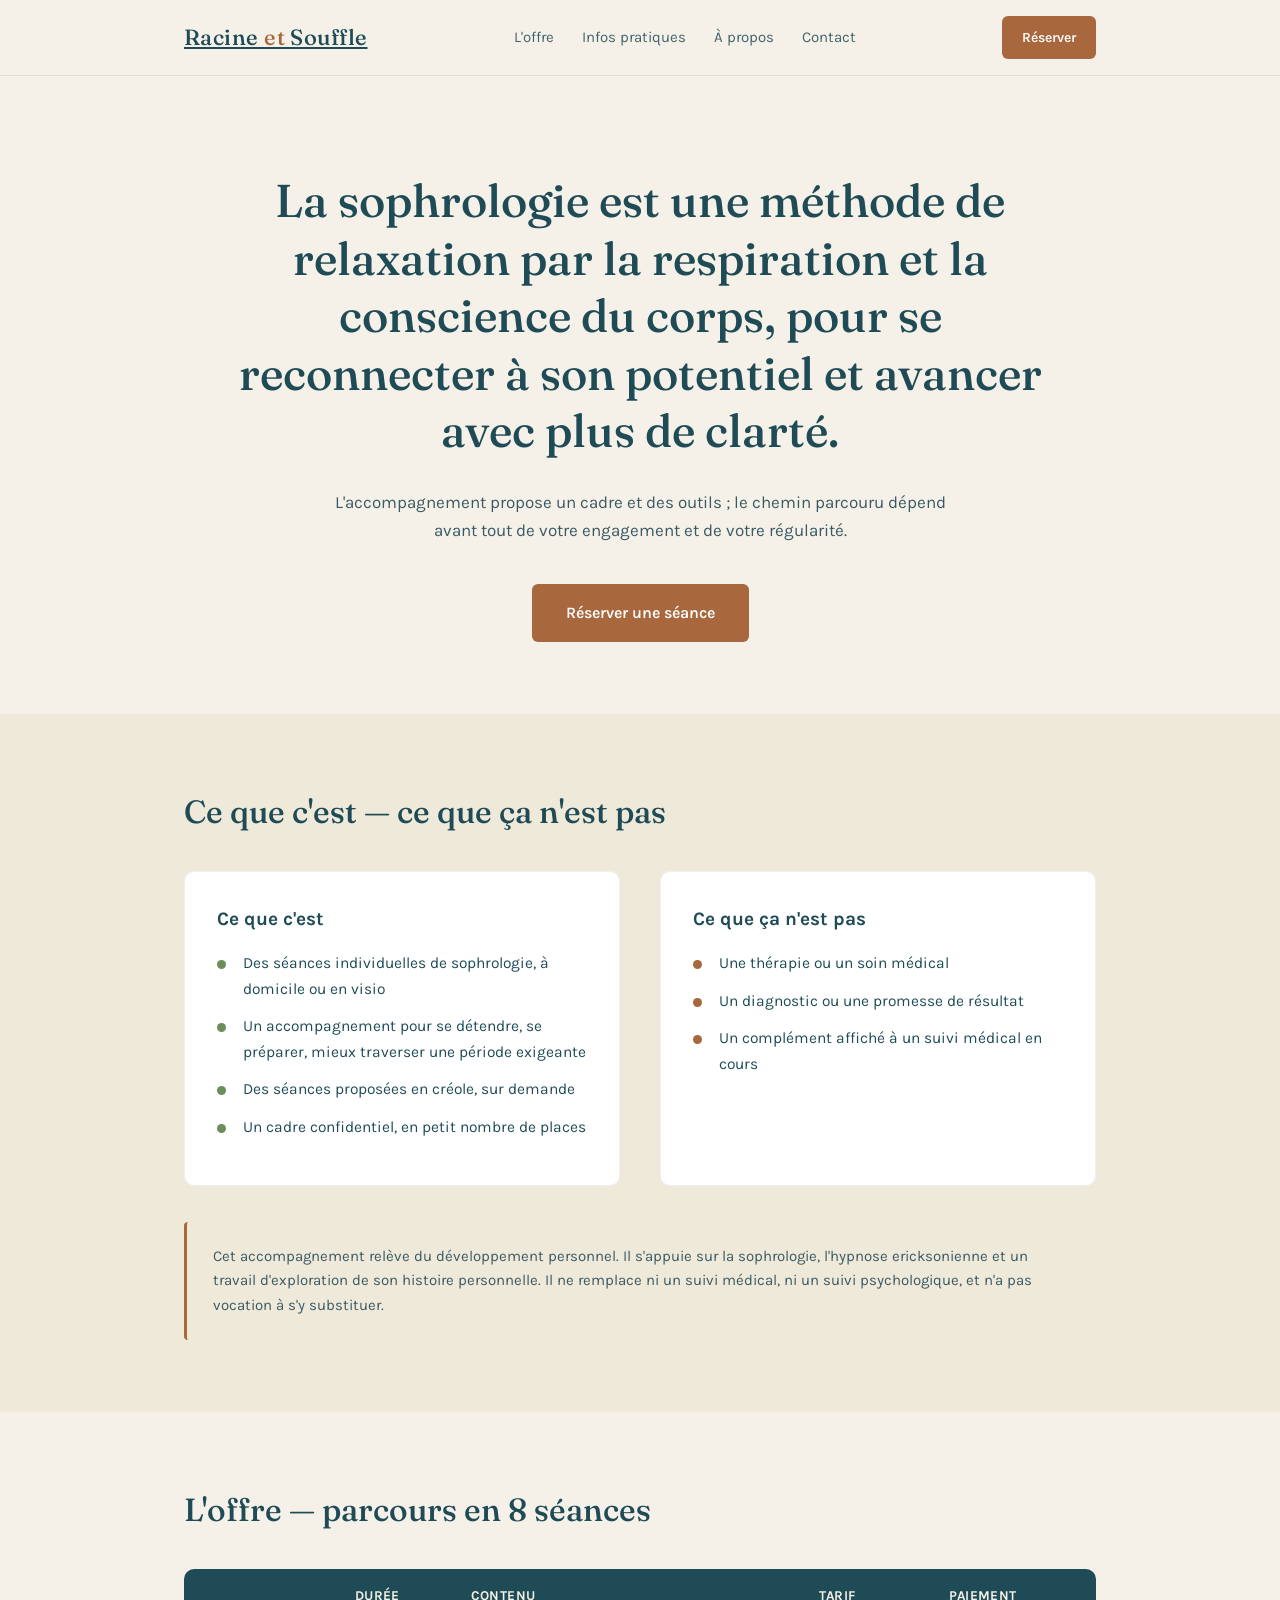
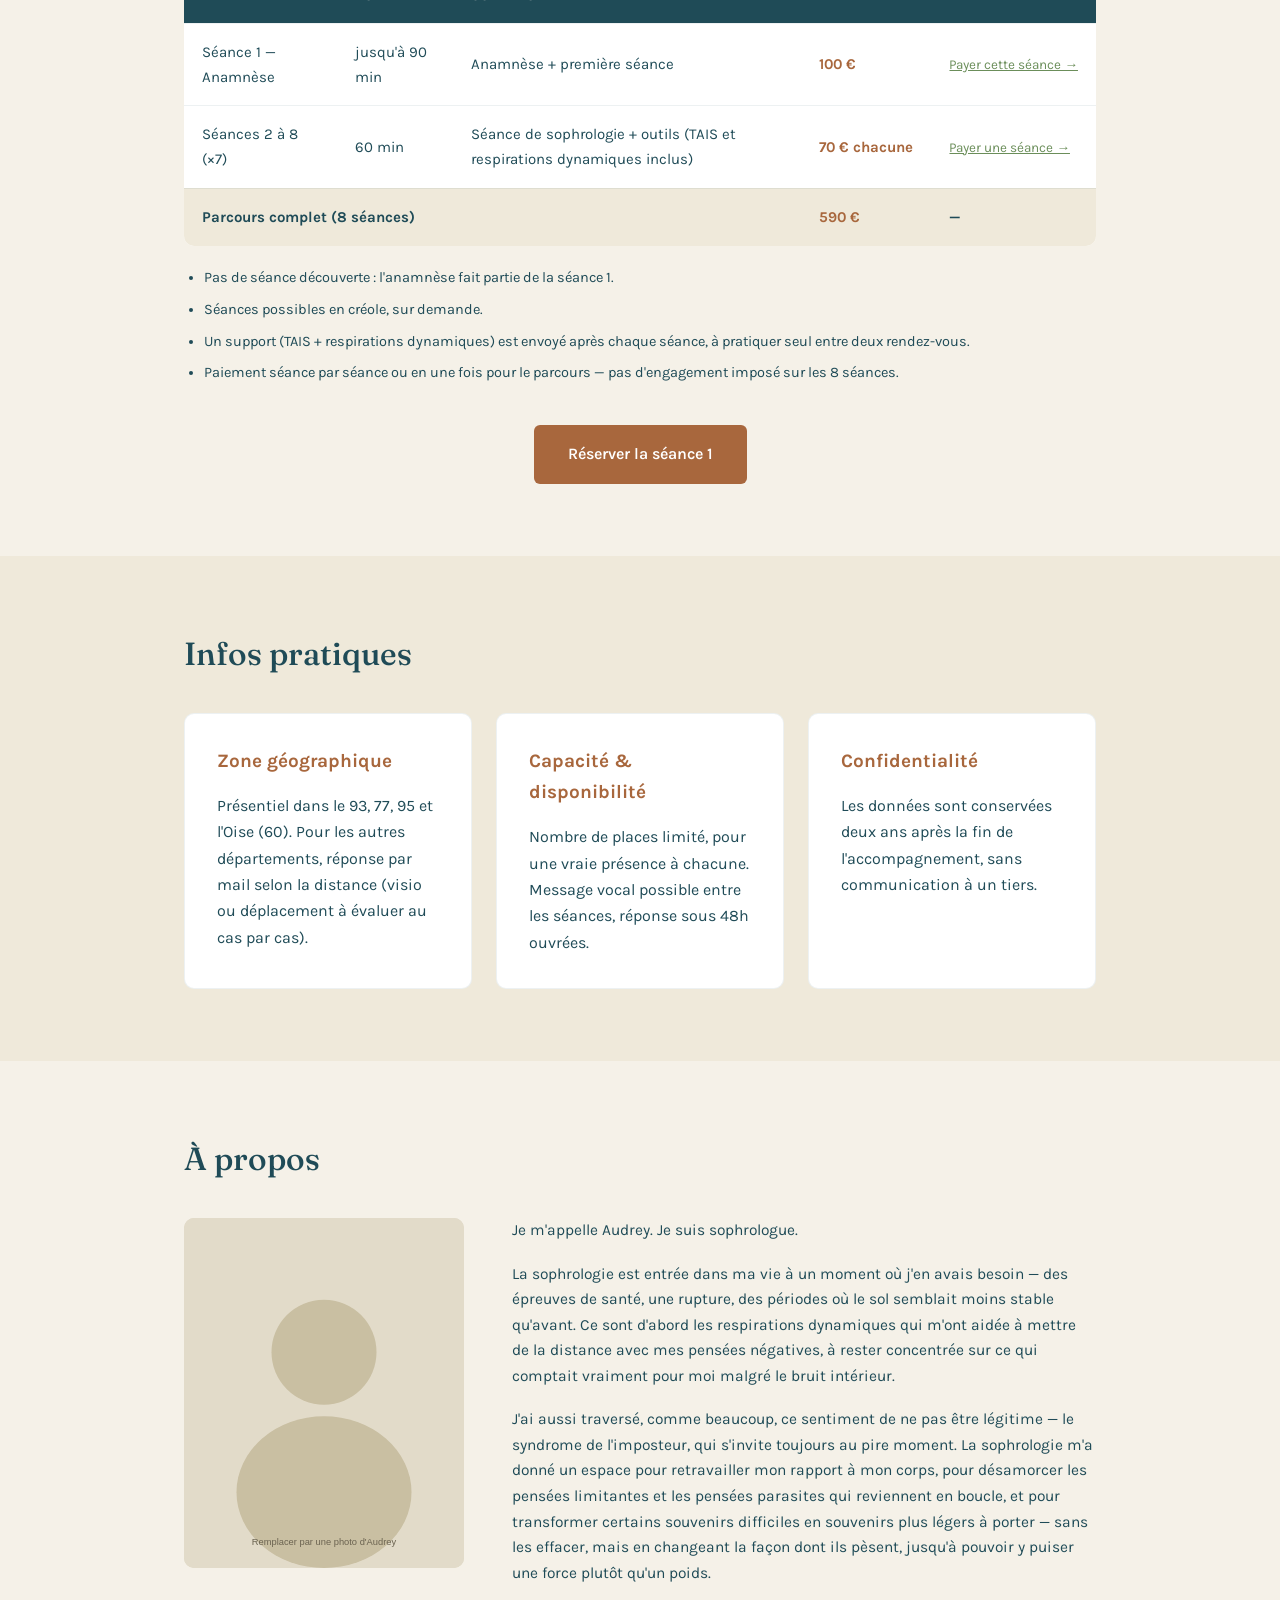
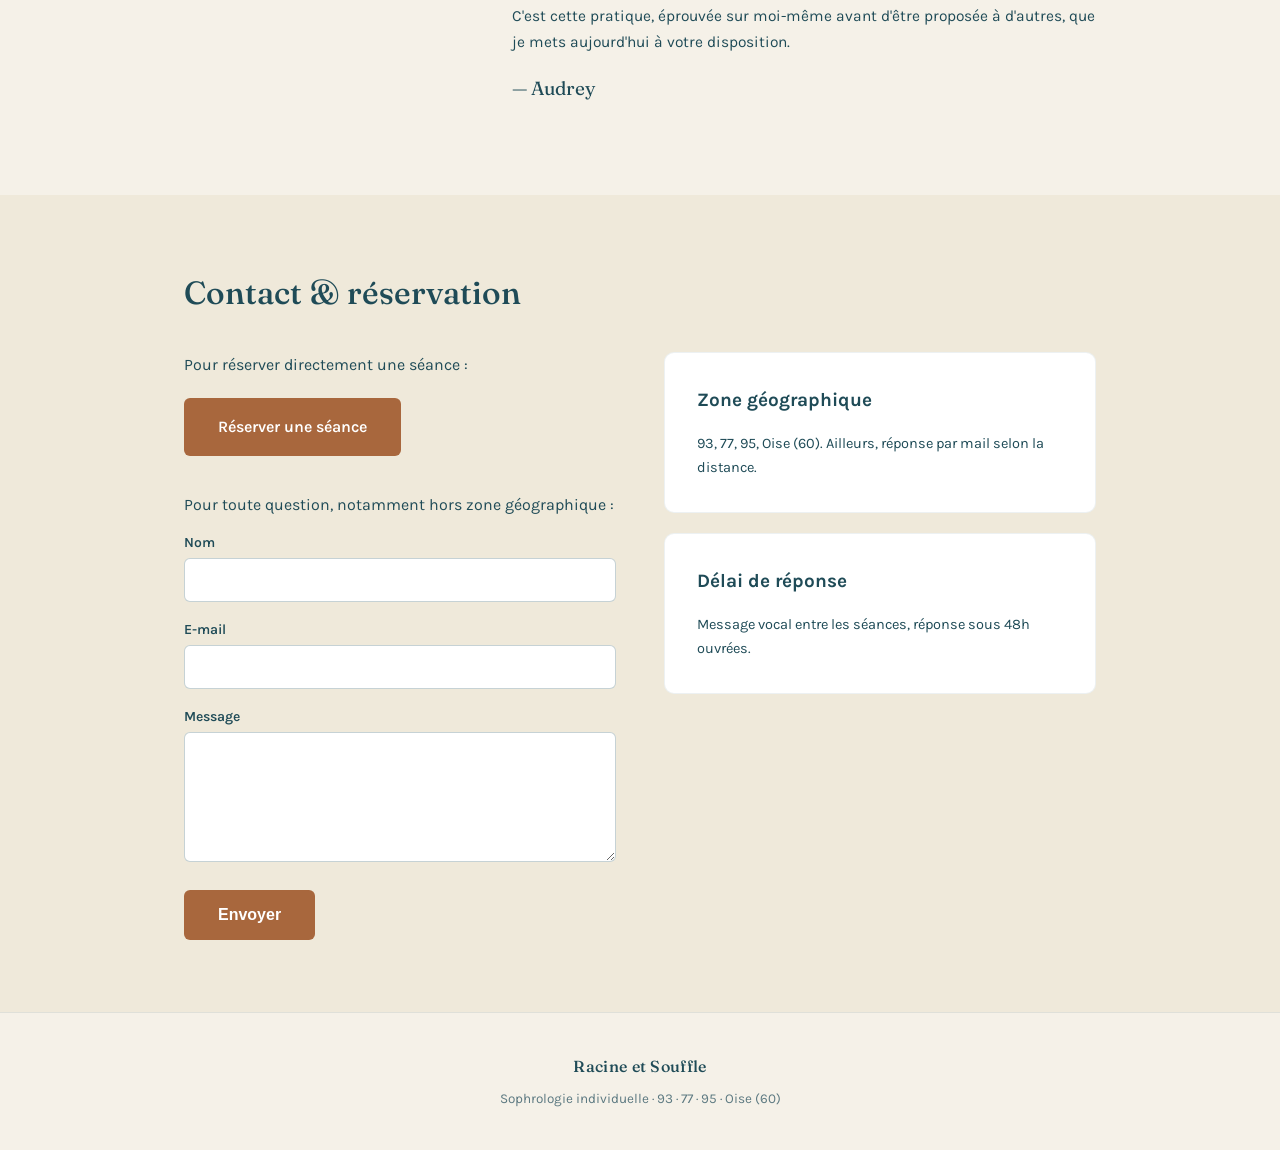
==== index.html @ 4e23d03d "Refonte du contenu du site Racine et Souffle Remplace l'ancienne offre (3 paliers, psychogénéalogie," ====
<!DOCTYPE html>
<html lang="fr">
<head>
<meta charset="UTF-8">
<meta name="viewport" content="width=device-width,initial-scale=1">
<title>Racine et Souffle · Sophrologie · Audrey</title>
<meta name="description" content="Séances individuelles de sophrologie à domicile ou en visio, dans le 93, 77, 95 et l'Oise. Un cadre confidentiel, un parcours en 8 séances.">
<link rel="preconnect" href="https://fonts.googleapis.com">
<link rel="preconnect" href="https://fonts.gstatic.com" crossorigin>
<link href="https://fonts.googleapis.com/css2?family=Fraunces:opsz,wght@9..144,400;9..144,500;9..144,600&family=Karla:wght@400;500;600;700&display=swap" rel="stylesheet">
<style>
  :root{
    --ocean:#1F4B57;
    --ivory:#F5F1E8;
    --plant:#6B8E5A;
    --tropic:#E8C468;
    --terracotta:#A8673D;
  }
  *{box-sizing:border-box;margin:0;padding:0}
  html{scroll-behavior:smooth}
  body{
    font-family:'Karla',sans-serif;
    background:var(--ivory);
    color:var(--ocean);
    line-height:1.65;
    -webkit-font-smoothing:antialiased;
  }
  h1,h2,h3,.brand{font-family:'Fraunces',serif;font-weight:500;color:var(--ocean)}
  a{color:inherit}
  img{max-width:100%;display:block}
  .wrap{max-width:960px;margin:0 auto;padding:0 24px}
  .section{padding:72px 0}
  .section--alt{background:#EFE9DA}

  /* header */
  header{position:sticky;top:0;background:rgba(245,241,232,.92);backdrop-filter:blur(6px);z-index:50;border-bottom:1px solid rgba(31,75,87,.1)}
  .nav{display:flex;align-items:center;justify-content:space-between;padding:16px 24px;max-width:960px;margin:0 auto}
  .brand{font-size:22px;letter-spacing:.02em}
  .brand span{color:var(--terracotta)}
  .nav-links{display:flex;gap:28px;list-style:none;font-size:15px}
  .nav-links a{text-decoration:none;opacity:.85}
  .nav-links a:hover{opacity:1;color:var(--terracotta)}
  .nav-cta{background:var(--terracotta);color:#fff;padding:10px 20px;border-radius:6px;text-decoration:none;font-size:14px;font-weight:600;white-space:nowrap}
  .nav-cta:hover{background:#8f5530}
  .menu-toggle{display:none}

  /* hero */
  .hero{padding:96px 0 72px;text-align:center}
  .hero h1{font-size:clamp(30px,4.2vw,46px);line-height:1.25;max-width:820px;margin:0 auto 28px}
  .hero .sub{max-width:640px;margin:0 auto 40px;font-size:17px;color:#3a5a63}
  .btn{display:inline-block;background:var(--terracotta);color:#fff;text-decoration:none;padding:16px 34px;border-radius:6px;font-weight:600;font-size:16px;transition:background .2s}
  .btn:hover{background:#8f5530}
  .btn--outline{background:transparent;border:1.5px solid var(--ocean);color:var(--ocean)}
  .btn--outline:hover{background:var(--ocean);color:#fff}

  h2{font-size:clamp(24px,3vw,32px);margin-bottom:32px}
  .two-col{display:grid;grid-template-columns:1fr 1fr;gap:40px}
  @media (max-width:720px){.two-col{grid-template-columns:1fr}}

  .card{background:#fff;border-radius:10px;padding:32px;border:1px solid rgba(31,75,87,.08)}
  .card h3{font-size:19px;margin-bottom:16px;font-family:'Karla',sans-serif;font-weight:700}
  .card ul{list-style:none}
  .card li{position:relative;padding-left:26px;margin-bottom:12px;font-size:15.5px}
  .card--yes li::before{content:"";position:absolute;left:0;top:9px;width:9px;height:9px;border-radius:50%;background:var(--plant)}
  .card--no li::before{content:"";position:absolute;left:0;top:9px;width:9px;height:9px;border-radius:50%;background:var(--terracotta)}

  .clause{margin-top:36px;background:#EFE9DA;border-left:3px solid var(--terracotta);padding:22px 26px;border-radius:4px;font-size:15px;color:#3a5a63}

  /* offer table */
  table{width:100%;border-collapse:collapse;background:#fff;border-radius:10px;overflow:hidden;font-size:15px}
  caption{caption-side:top;text-align:left;margin-bottom:12px}
  th,td{padding:16px 18px;text-align:left;border-bottom:1px solid rgba(31,75,87,.08)}
  th{background:var(--ocean);color:var(--ivory);font-family:'Karla',sans-serif;font-weight:700;font-size:13.5px;letter-spacing:.03em;text-transform:uppercase}
  tr:last-child td{border-bottom:none}
  td.price{font-weight:700;color:var(--terracotta);white-space:nowrap}
  .total-row td{background:#EFE9DA;font-weight:700}
  .table-note{margin-top:20px;font-size:14.5px}
  .table-note ul{margin-left:20px}
  .table-note li{margin-bottom:8px}
  .table-scroll{overflow-x:auto}
  .link-pay{color:var(--plant);text-decoration:underline;font-size:13.5px;white-space:nowrap}

  .offer-cta{margin-top:40px;text-align:center}

  /* practical grid */
  .practical-grid{display:grid;grid-template-columns:repeat(3,1fr);gap:24px}
  @media (max-width:720px){.practical-grid{grid-template-columns:1fr}}
  .practical-grid .card h3{color:var(--terracotta)}

  /* about */
  .about{display:grid;grid-template-columns:280px 1fr;gap:48px;align-items:start}
  @media (max-width:720px){.about{grid-template-columns:1fr}}
  .about-photo{width:100%;aspect-ratio:4/5;border-radius:10px;object-fit:cover;background:#e2dbc9}
  .about p{margin-bottom:18px;font-size:15.5px}
  .about .signature{font-family:'Fraunces',serif;font-size:19px;margin-top:8px}

  /* contact */
  .contact-grid{display:grid;grid-template-columns:1fr 1fr;gap:48px}
  @media (max-width:720px){.contact-grid{grid-template-columns:1fr}}
  form{display:flex;flex-direction:column;gap:16px}
  label{font-size:14px;font-weight:600;margin-bottom:4px;display:block}
  input,textarea{width:100%;padding:12px 14px;border:1px solid rgba(31,75,87,.25);border-radius:6px;font-family:'Karla',sans-serif;font-size:15px;background:#fff;color:var(--ocean)}
  textarea{min-height:130px;resize:vertical}
  input:focus,textarea:focus{outline:2px solid var(--plant);outline-offset:1px}
  .submit-btn{align-self:flex-start;margin-top:4px;border:none;cursor:pointer}
  .contact-side .card{margin-bottom:20px}

  footer{padding:40px 24px;text-align:center;font-size:13.5px;color:#5c7981;border-top:1px solid rgba(31,75,87,.1)}
  footer .brand{font-size:16px;margin-bottom:8px}

  @media (max-width:720px){
    .nav-links{display:none}
  }
</style>
</head>
<body>

<header>
  <div class="nav">
    <a href="#accueil" class="brand">Racine <span>et</span> Souffle</a>
    <ul class="nav-links">
      <li><a href="#offre">L'offre</a></li>
      <li><a href="#pratique">Infos pratiques</a></li>
      <li><a href="#apropos">À propos</a></li>
      <li><a href="#contact">Contact</a></li>
    </ul>
    <a class="nav-cta" href="https://www.sumupbookings.com/audreyozen" target="_blank" rel="noopener">Réserver</a>
  </div>
</header>

<main>

  <!-- HERO -->
  <section id="accueil" class="hero wrap">
    <h1>La sophrologie est une méthode de relaxation par la respiration et la conscience du corps, pour se reconnecter à son potentiel et avancer avec plus de clarté.</h1>
    <p class="sub">L'accompagnement propose un cadre et des outils ; le chemin parcouru dépend avant tout de votre engagement et de votre régularité.</p>
    <a class="btn" href="https://www.sumupbookings.com/audreyozen" target="_blank" rel="noopener">Réserver une séance</a>
  </section>

  <!-- CE QUE C'EST / CE QUE CA N'EST PAS -->
  <section class="section section--alt">
    <div class="wrap">
      <h2>Ce que c'est — ce que ça n'est pas</h2>
      <div class="two-col">
        <div class="card card--yes">
          <h3>Ce que c'est</h3>
          <ul>
            <li>Des séances individuelles de sophrologie, à domicile ou en visio</li>
            <li>Un accompagnement pour se détendre, se préparer, mieux traverser une période exigeante</li>
            <li>Des séances proposées en créole, sur demande</li>
            <li>Un cadre confidentiel, en petit nombre de places</li>
          </ul>
        </div>
        <div class="card card--no">
          <h3>Ce que ça n'est pas</h3>
          <ul>
            <li>Une thérapie ou un soin médical</li>
            <li>Un diagnostic ou une promesse de résultat</li>
            <li>Un complément affiché à un suivi médical en cours</li>
          </ul>
        </div>
      </div>
      <p class="clause">Cet accompagnement relève du développement personnel. Il s'appuie sur la sophrologie, l'hypnose ericksonienne et un travail d'exploration de son histoire personnelle. Il ne remplace ni un suivi médical, ni un suivi psychologique, et n'a pas vocation à s'y substituer.</p>
    </div>
  </section>

  <!-- OFFRE -->
  <section id="offre" class="section">
    <div class="wrap">
      <h2>L'offre — parcours en 8 séances</h2>
      <div class="table-scroll">
        <table>
          <thead>
            <tr>
              <th scope="col"></th>
              <th scope="col">Durée</th>
              <th scope="col">Contenu</th>
              <th scope="col">Tarif</th>
              <th scope="col">Paiement</th>
            </tr>
          </thead>
          <tbody>
            <tr>
              <td>Séance 1 — Anamnèse</td>
              <td>jusqu'à 90 min</td>
              <td>Anamnèse + première séance</td>
              <td class="price">100 €</td>
              <td><a class="link-pay" href="https://pay.sumup.com/b2c/QMECCT3I" target="_blank" rel="noopener">Payer cette séance →</a></td>
            </tr>
            <tr>
              <td>Séances 2 à 8 (×7)</td>
              <td>60 min</td>
              <td>Séance de sophrologie + outils (TAIS et respirations dynamiques inclus)</td>
              <td class="price">70 € chacune</td>
              <td><a class="link-pay" href="https://pay.sumup.com/b2c/QITX8AZS" target="_blank" rel="noopener">Payer une séance →</a></td>
            </tr>
            <tr class="total-row">
              <td colspan="3">Parcours complet (8 séances)</td>
              <td class="price">590 €</td>
              <td>—</td>
            </tr>
          </tbody>
        </table>
      </div>
      <div class="table-note">
        <ul>
          <li>Pas de séance découverte : l'anamnèse fait partie de la séance 1.</li>
          <li>Séances possibles en créole, sur demande.</li>
          <li>Un support (TAIS + respirations dynamiques) est envoyé après chaque séance, à pratiquer seul entre deux rendez-vous.</li>
          <li>Paiement séance par séance ou en une fois pour le parcours — pas d'engagement imposé sur les 8 séances.</li>
        </ul>
      </div>
      <div class="offer-cta">
        <a class="btn" href="https://www.sumupbookings.com/audreyozen" target="_blank" rel="noopener">Réserver la séance 1</a>
      </div>
    </div>
  </section>

  <!-- INFOS PRATIQUES -->
  <section id="pratique" class="section section--alt">
    <div class="wrap">
      <h2>Infos pratiques</h2>
      <div class="practical-grid">
        <div class="card">
          <h3>Zone géographique</h3>
          <p>Présentiel dans le 93, 77, 95 et l'Oise (60). Pour les autres départements, réponse par mail selon la distance (visio ou déplacement à évaluer au cas par cas).</p>
        </div>
        <div class="card">
          <h3>Capacité &amp; disponibilité</h3>
          <p>Nombre de places limité, pour une vraie présence à chacune. Message vocal possible entre les séances, réponse sous 48h ouvrées.</p>
        </div>
        <div class="card">
          <h3>Confidentialité</h3>
          <p>Les données sont conservées deux ans après la fin de l'accompagnement, sans communication à un tiers.</p>
        </div>
      </div>
    </div>
  </section>

  <!-- A PROPOS -->
  <section id="apropos" class="section">
    <div class="wrap">
      <h2>À propos</h2>
      <div class="about">
        <img class="about-photo" src="assets/audrey-portrait.svg" alt="Portrait d'Audrey">
        <div>
          <p>Je m'appelle Audrey. Je suis sophrologue.</p>
          <p>La sophrologie est entrée dans ma vie à un moment où j'en avais besoin — des épreuves de santé, une rupture, des périodes où le sol semblait moins stable qu'avant. Ce sont d'abord les respirations dynamiques qui m'ont aidée à mettre de la distance avec mes pensées négatives, à rester concentrée sur ce qui comptait vraiment pour moi malgré le bruit intérieur.</p>
          <p>J'ai aussi traversé, comme beaucoup, ce sentiment de ne pas être légitime — le syndrome de l'imposteur, qui s'invite toujours au pire moment. La sophrologie m'a donné un espace pour retravailler mon rapport à mon corps, pour désamorcer les pensées limitantes et les pensées parasites qui reviennent en boucle, et pour transformer certains souvenirs difficiles en souvenirs plus légers à porter — sans les effacer, mais en changeant la façon dont ils pèsent, jusqu'à pouvoir y puiser une force plutôt qu'un poids.</p>
          <p>C'est cette pratique, éprouvée sur moi-même avant d'être proposée à d'autres, que je mets aujourd'hui à votre disposition.</p>
          <p class="signature">— Audrey</p>
        </div>
      </div>
    </div>
  </section>

  <!-- CONTACT -->
  <section id="contact" class="section section--alt">
    <div class="wrap">
      <h2>Contact &amp; réservation</h2>
      <div class="contact-grid">
        <div>
          <p style="margin-bottom:20px;">Pour réserver directement une séance :</p>
          <a class="btn" href="https://www.sumupbookings.com/audreyozen" target="_blank" rel="noopener">Réserver une séance</a>

          <p style="margin-top:36px;margin-bottom:12px;">Pour toute question, notamment hors zone géographique :</p>
          <form name="contact" method="POST" data-netlify="true" netlify-honeypot="bot-field" action="/merci.html">
            <input type="hidden" name="form-name" value="contact">
            <p class="hidden" style="display:none">
              <label>Ne pas remplir si vous êtes humain : <input name="bot-field"></label>
            </p>
            <div>
              <label for="name">Nom</label>
              <input type="text" id="name" name="name" required>
            </div>
            <div>
              <label for="email">E-mail</label>
              <input type="email" id="email" name="email" required>
            </div>
            <div>
              <label for="message">Message</label>
              <textarea id="message" name="message" required></textarea>
            </div>
            <button class="btn submit-btn" type="submit">Envoyer</button>
          </form>
        </div>
        <div class="contact-side">
          <div class="card">
            <h3>Zone géographique</h3>
            <p style="font-size:14.5px;">93, 77, 95, Oise (60). Ailleurs, réponse par mail selon la distance.</p>
          </div>
          <div class="card">
            <h3>Délai de réponse</h3>
            <p style="font-size:14.5px;">Message vocal entre les séances, réponse sous 48h ouvrées.</p>
          </div>
        </div>
      </div>
    </div>
  </section>

</main>

<footer>
  <div class="brand">Racine et Souffle</div>
  <p>Sophrologie individuelle · 93 · 77 · 95 · Oise (60)</p>
</footer>

</body>
</html>
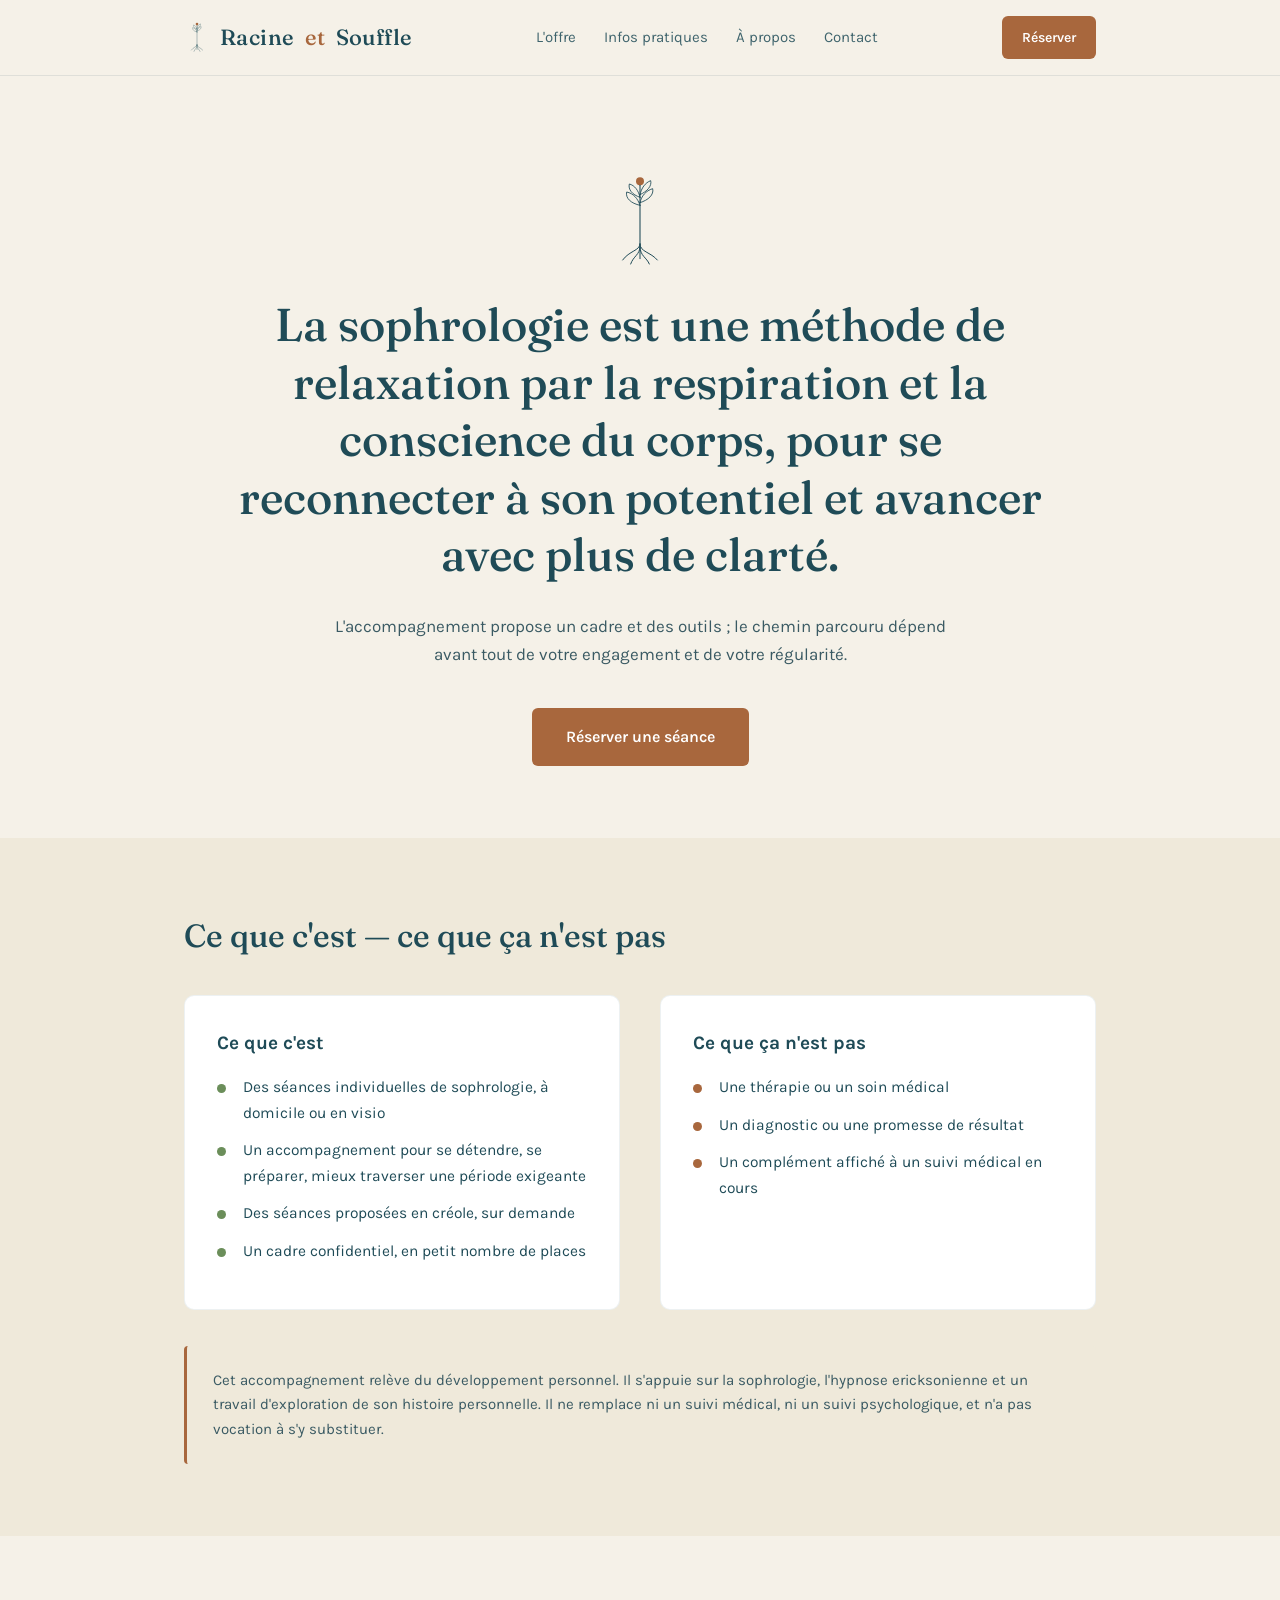
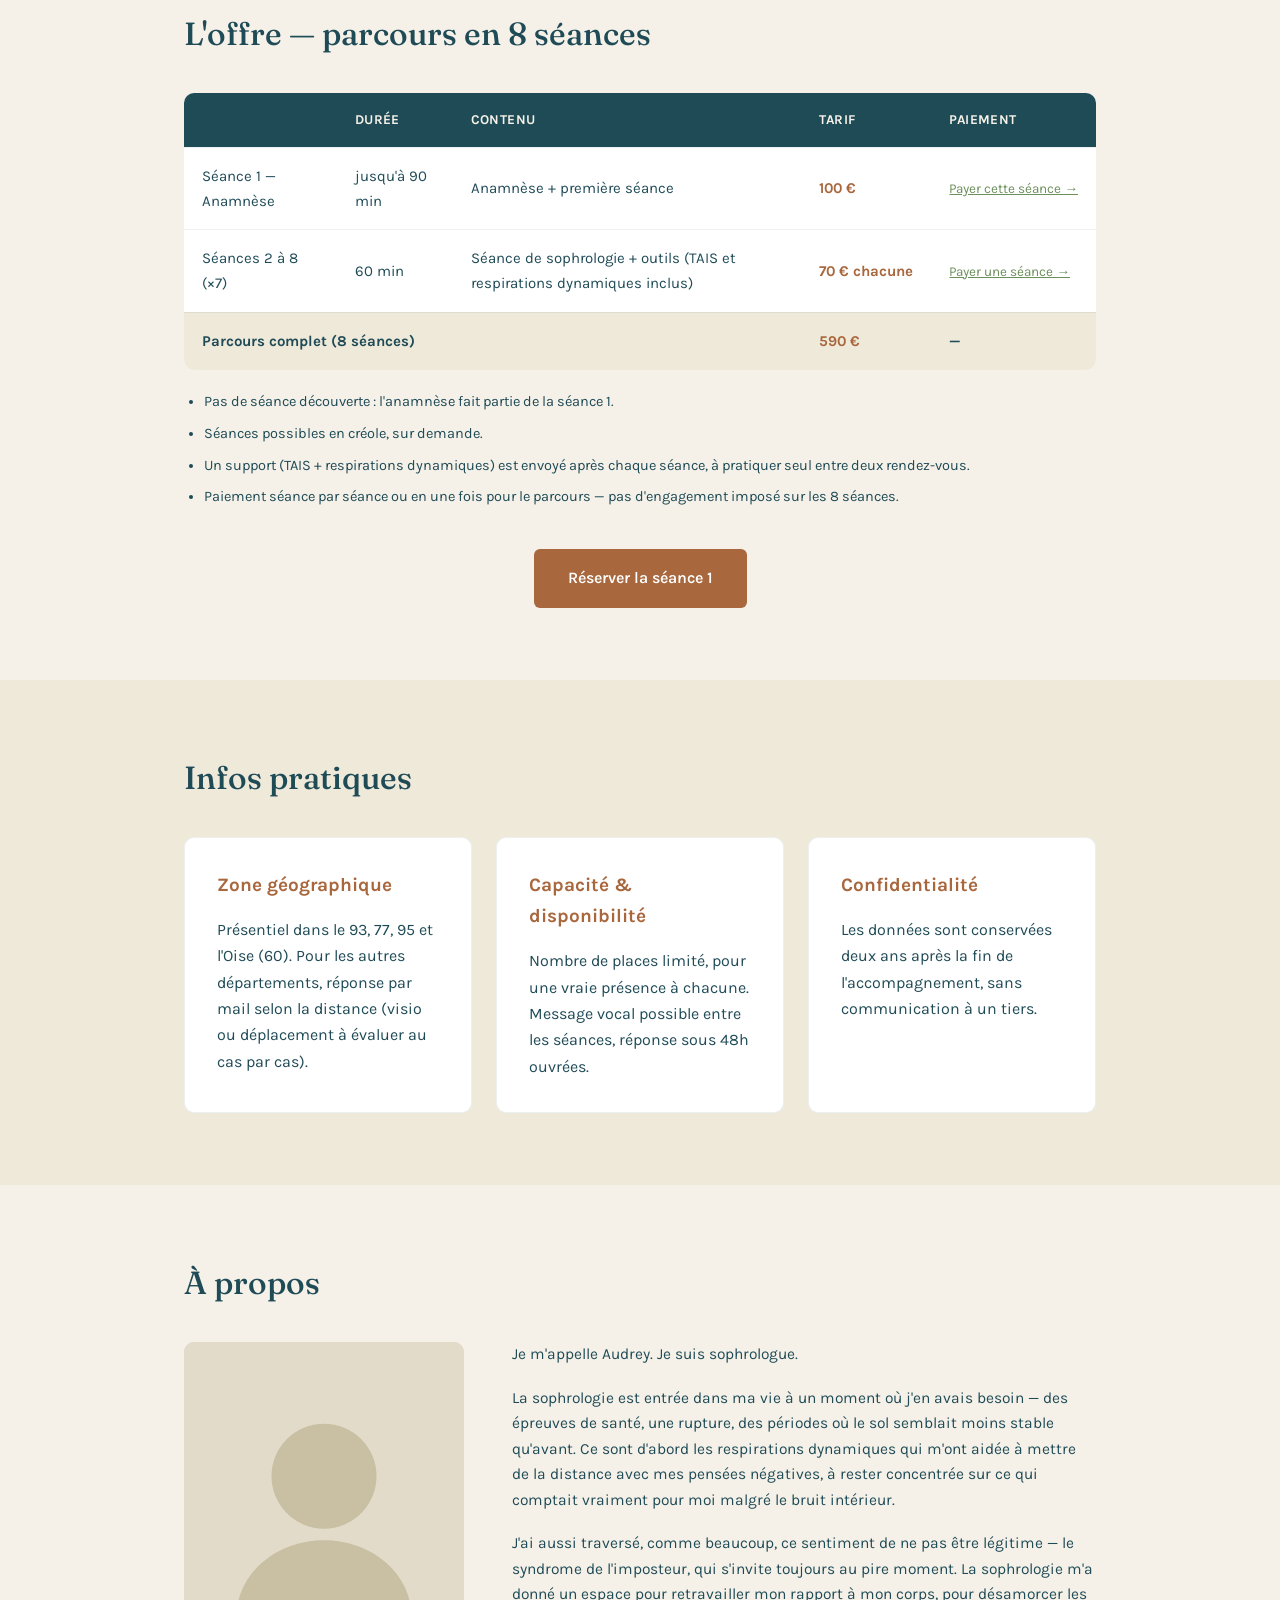
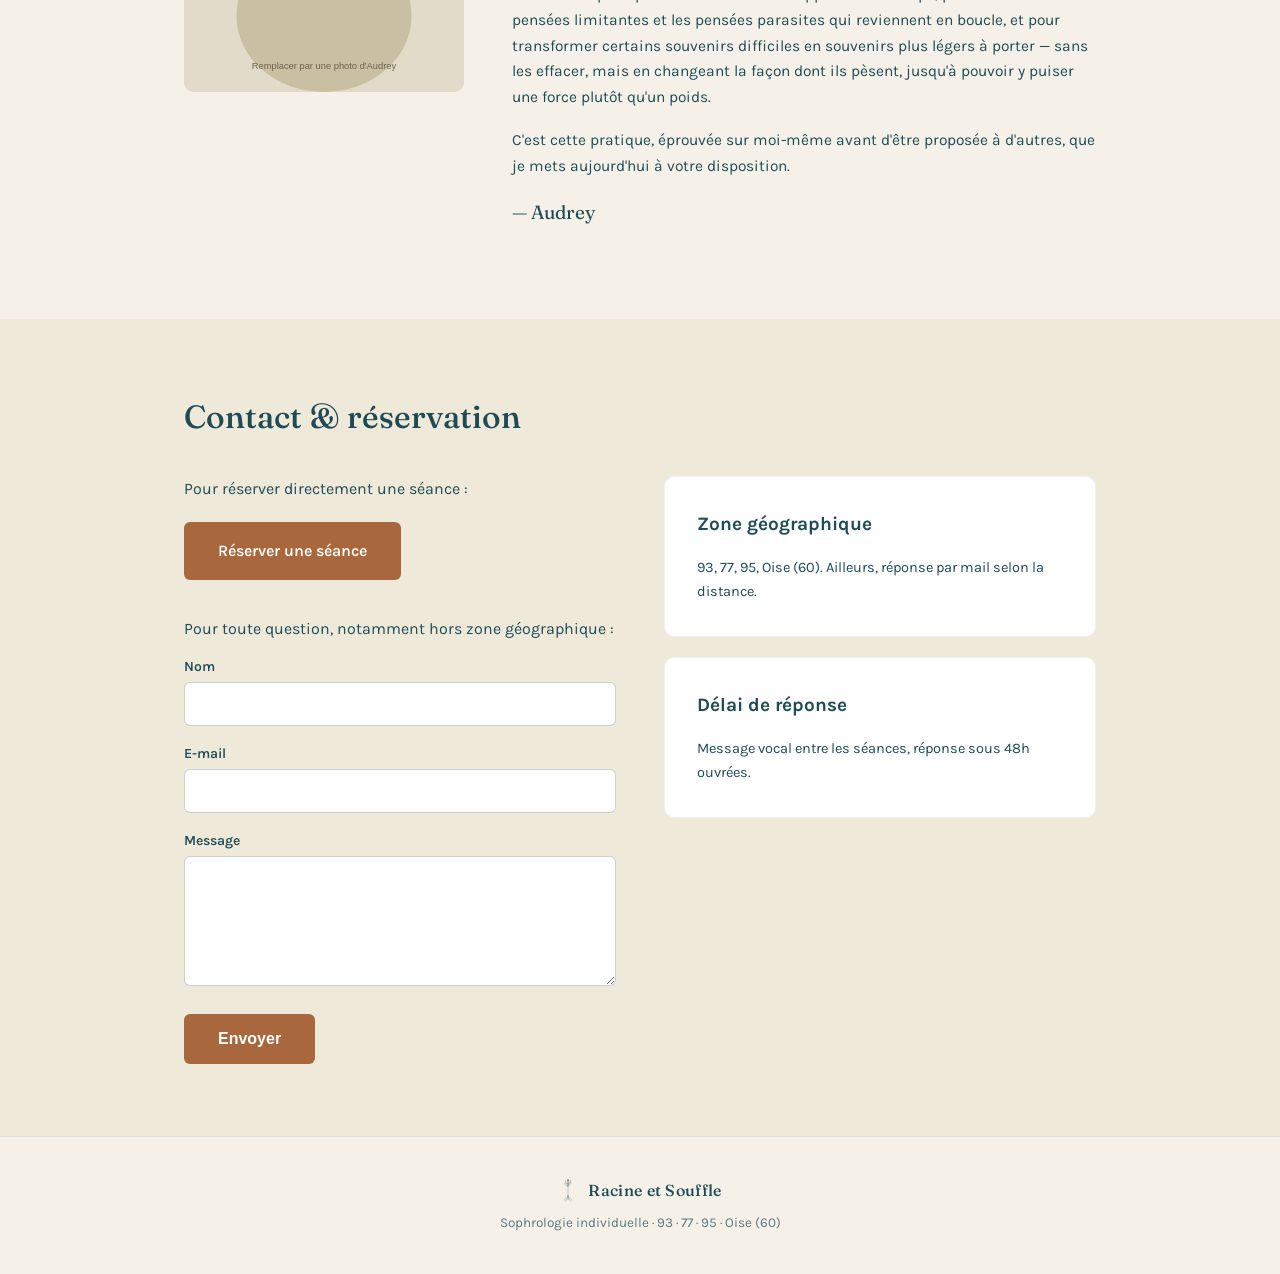
==== commit 65eff30e: "Ajoute le logo (racine/tige) dans le header, le hero et le footer Recrée en SVG le pictogramme valid" ====
--- a/index.html
+++ b/index.html
@@ -8,6 +8,7 @@
 <link rel="preconnect" href="https://fonts.googleapis.com">
 <link rel="preconnect" href="https://fonts.gstatic.com" crossorigin>
 <link href="https://fonts.googleapis.com/css2?family=Fraunces:opsz,wght@9..144,400;9..144,500;9..144,600&family=Karla:wght@400;500;600;700&display=swap" rel="stylesheet">
+<link rel="icon" type="image/svg+xml" href="assets/logo.svg">
 <style>
   :root{
     --ocean:#1F4B57;
@@ -35,8 +36,9 @@
   /* header */
   header{position:sticky;top:0;background:rgba(245,241,232,.92);backdrop-filter:blur(6px);z-index:50;border-bottom:1px solid rgba(31,75,87,.1)}
   .nav{display:flex;align-items:center;justify-content:space-between;padding:16px 24px;max-width:960px;margin:0 auto}
-  .brand{font-size:22px;letter-spacing:.02em}
+  .brand{font-size:22px;letter-spacing:.02em;display:flex;align-items:center;gap:10px;text-decoration:none}
   .brand span{color:var(--terracotta)}
+  .brand-mark{width:26px;height:auto}
   .nav-links{display:flex;gap:28px;list-style:none;font-size:15px}
   .nav-links a{text-decoration:none;opacity:.85}
   .nav-links a:hover{opacity:1;color:var(--terracotta)}
@@ -46,6 +48,7 @@
 
   /* hero */
   .hero{padding:96px 0 72px;text-align:center}
+  .hero-mark{width:80px;height:auto;margin:0 auto 24px}
   .hero h1{font-size:clamp(30px,4.2vw,46px);line-height:1.25;max-width:820px;margin:0 auto 28px}
   .hero .sub{max-width:640px;margin:0 auto 40px;font-size:17px;color:#3a5a63}
   .btn{display:inline-block;background:var(--terracotta);color:#fff;text-decoration:none;padding:16px 34px;border-radius:6px;font-weight:600;font-size:16px;transition:background .2s}
@@ -106,7 +109,8 @@
   .contact-side .card{margin-bottom:20px}
 
   footer{padding:40px 24px;text-align:center;font-size:13.5px;color:#5c7981;border-top:1px solid rgba(31,75,87,.1)}
-  footer .brand{font-size:16px;margin-bottom:8px}
+  footer .brand{font-size:16px;margin-bottom:8px;justify-content:center}
+  footer .brand-mark{width:20px}
 
   @media (max-width:720px){
     .nav-links{display:none}
@@ -117,7 +121,7 @@
 
 <header>
   <div class="nav">
-    <a href="#accueil" class="brand">Racine <span>et</span> Souffle</a>
+    <a href="#accueil" class="brand"><img class="brand-mark" src="assets/logo.svg" alt=""> Racine <span>et</span> Souffle</a>
     <ul class="nav-links">
       <li><a href="#offre">L'offre</a></li>
       <li><a href="#pratique">Infos pratiques</a></li>
@@ -132,6 +136,7 @@
 
   <!-- HERO -->
   <section id="accueil" class="hero wrap">
+    <img class="hero-mark" src="assets/logo.svg" alt="Racine et Souffle">
     <h1>La sophrologie est une méthode de relaxation par la respiration et la conscience du corps, pour se reconnecter à son potentiel et avancer avec plus de clarté.</h1>
     <p class="sub">L'accompagnement propose un cadre et des outils ; le chemin parcouru dépend avant tout de votre engagement et de votre régularité.</p>
     <a class="btn" href="https://www.sumupbookings.com/audreyozen" target="_blank" rel="noopener">Réserver une séance</a>
@@ -301,7 +306,7 @@
 </main>
 
 <footer>
-  <div class="brand">Racine et Souffle</div>
+  <div class="brand" style="display:inline-flex"><img class="brand-mark" src="assets/logo.svg" alt=""> Racine et Souffle</div>
   <p>Sophrologie individuelle · 93 · 77 · 95 · Oise (60)</p>
 </footer>
 
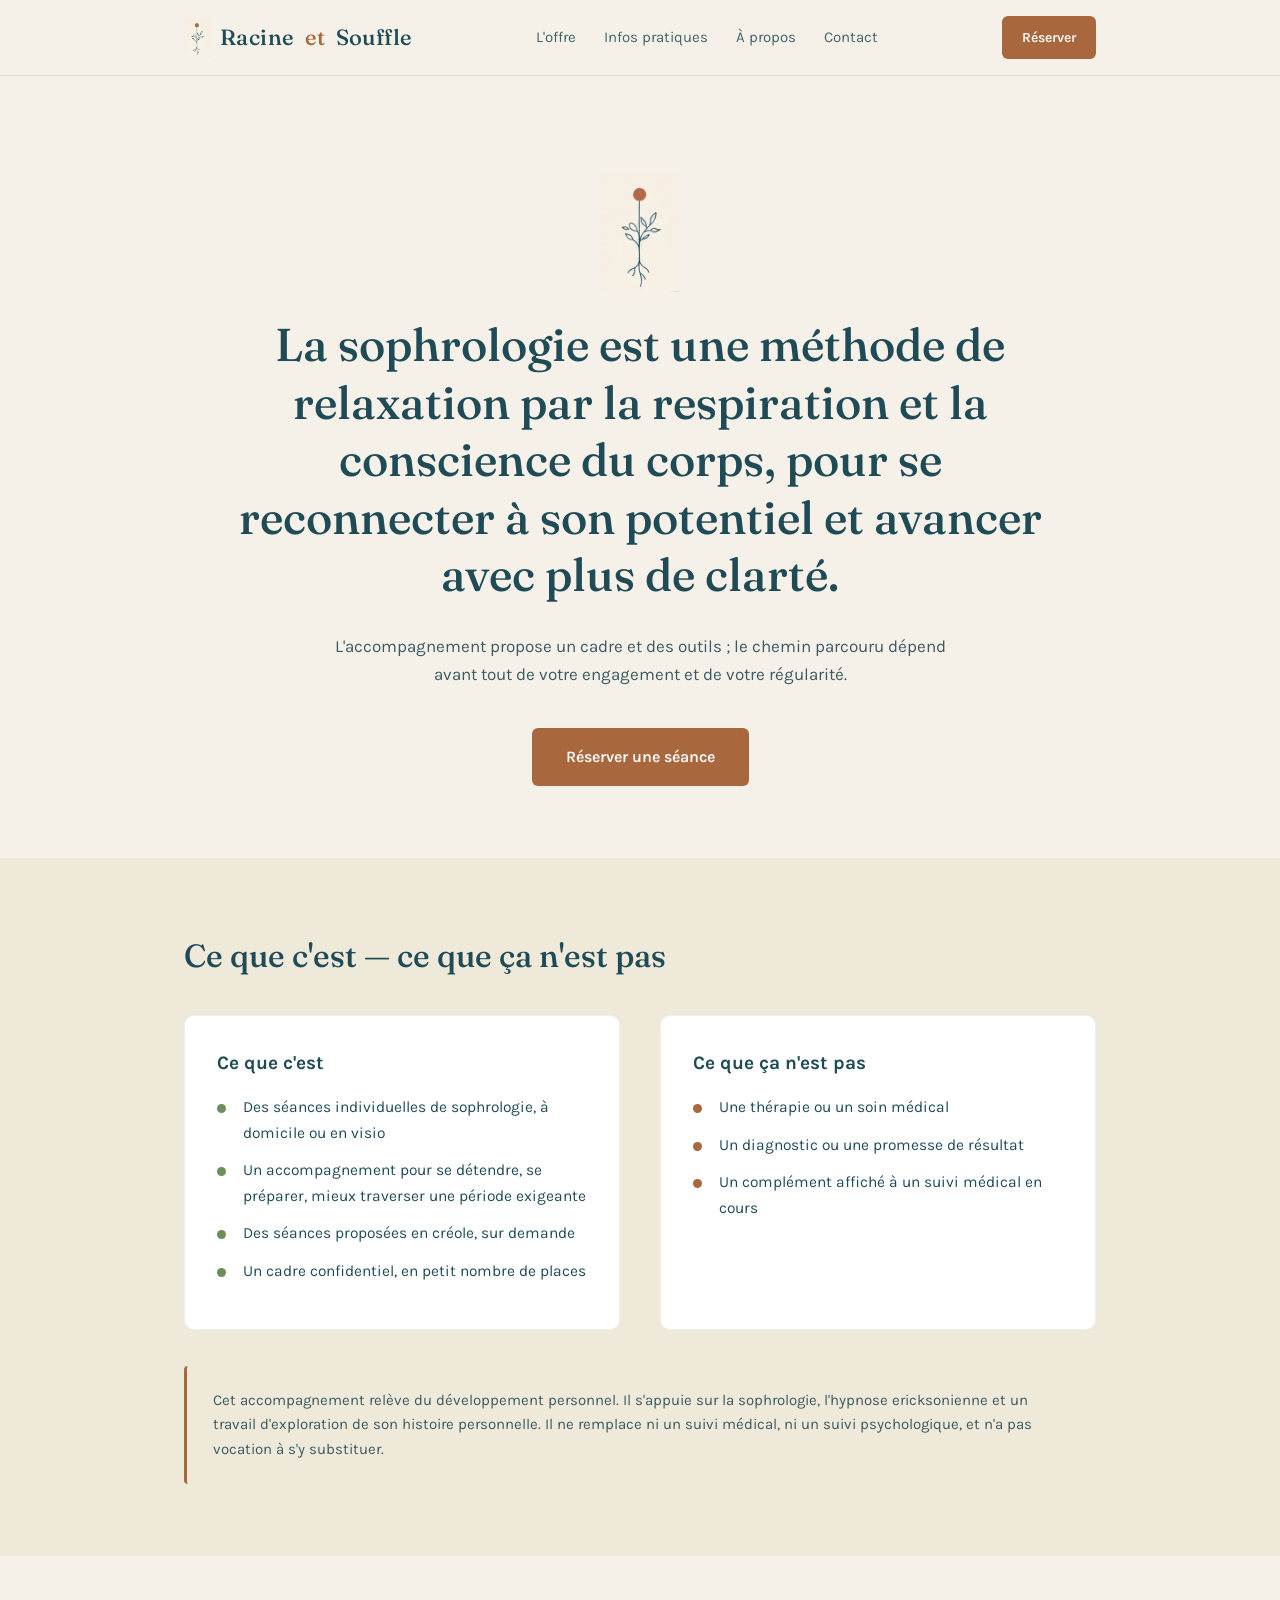
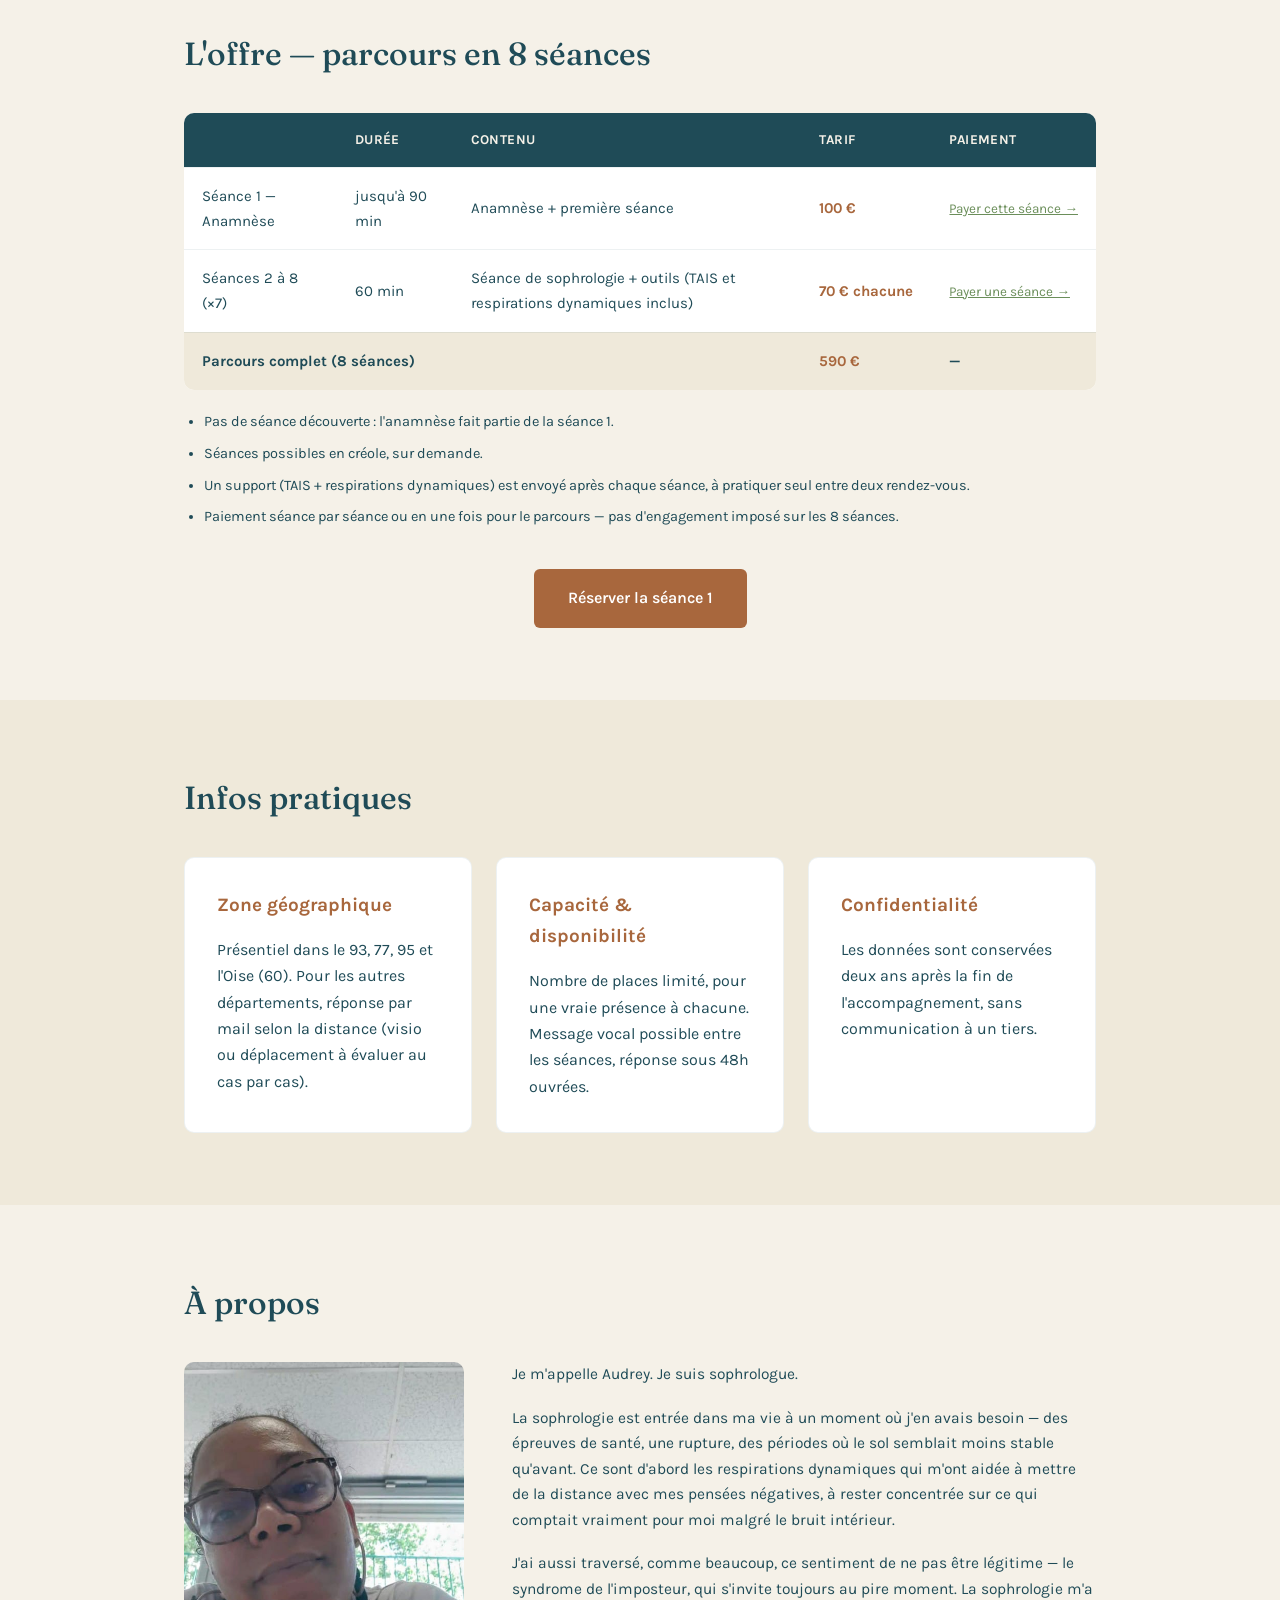
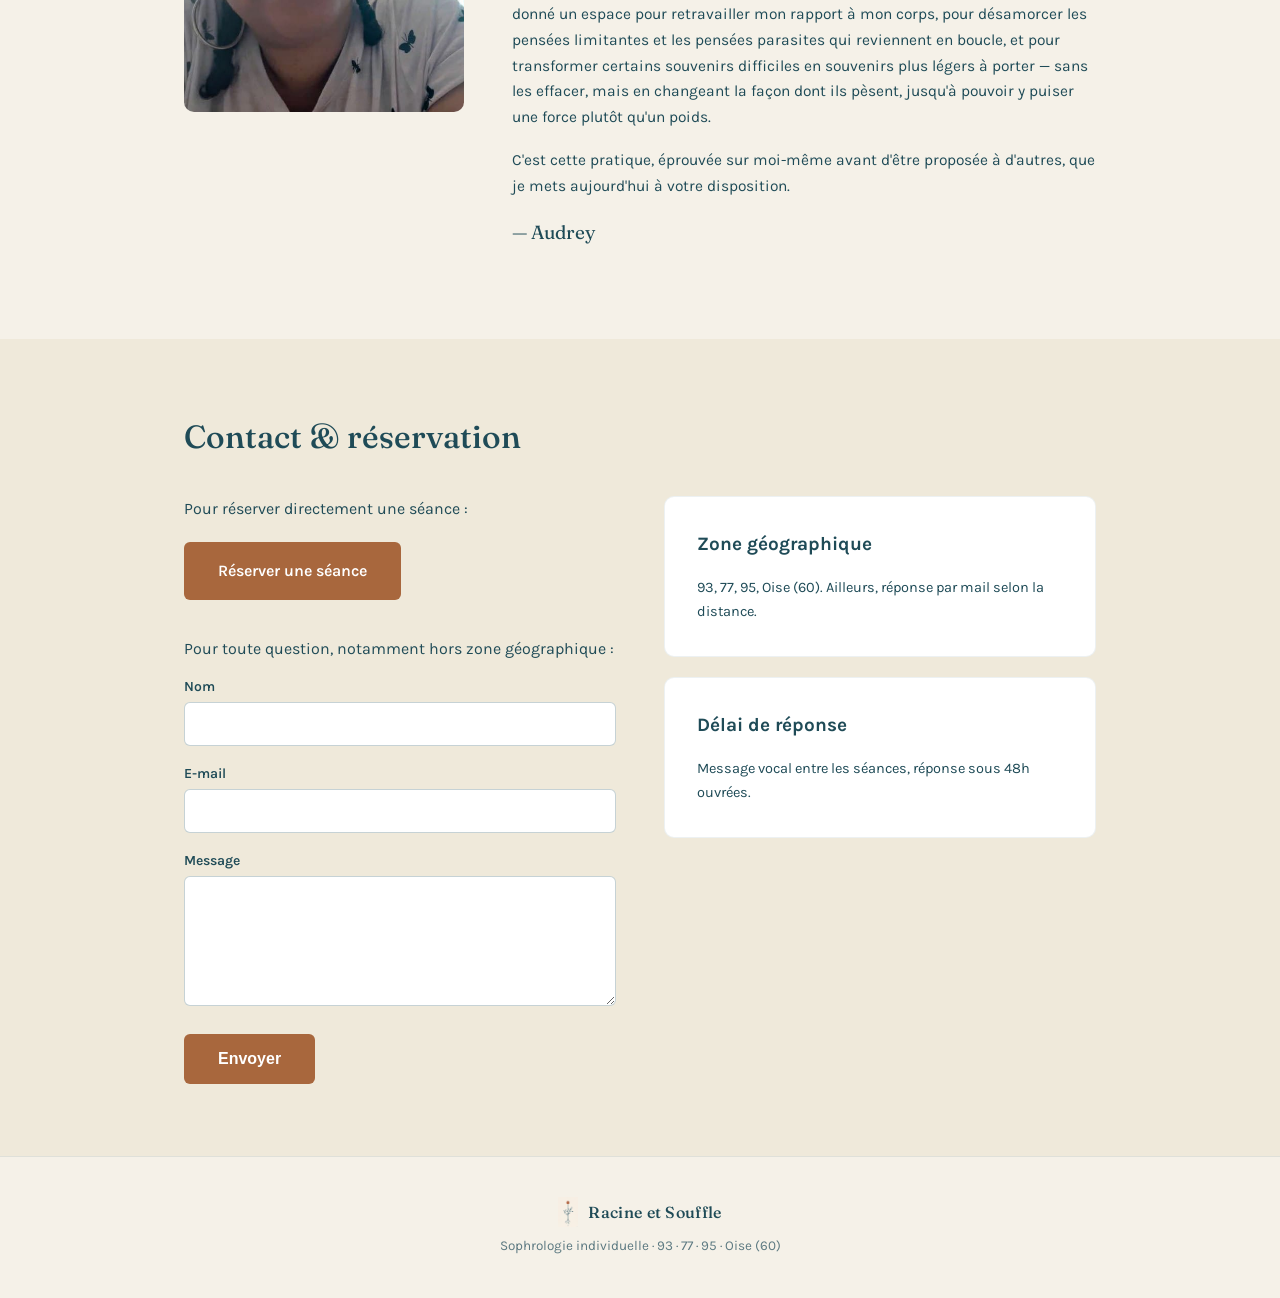
==== commit 6ebb02c2: "Remplace les placeholders par le vrai logo et la photo d'Audrey Le pictogramme SVG recréé et le port" ====
--- a/index.html
+++ b/index.html
@@ -8,7 +8,7 @@
 <link rel="preconnect" href="https://fonts.googleapis.com">
 <link rel="preconnect" href="https://fonts.gstatic.com" crossorigin>
 <link href="https://fonts.googleapis.com/css2?family=Fraunces:opsz,wght@9..144,400;9..144,500;9..144,600&family=Karla:wght@400;500;600;700&display=swap" rel="stylesheet">
-<link rel="icon" type="image/svg+xml" href="assets/logo.svg">
+<link rel="icon" type="image/png" href="assets/logo.png">
 <style>
   :root{
     --ocean:#1F4B57;
@@ -121,7 +121,7 @@
 
 <header>
   <div class="nav">
-    <a href="#accueil" class="brand"><img class="brand-mark" src="assets/logo.svg" alt=""> Racine <span>et</span> Souffle</a>
+    <a href="#accueil" class="brand"><img class="brand-mark" src="assets/logo.png" alt=""> Racine <span>et</span> Souffle</a>
     <ul class="nav-links">
       <li><a href="#offre">L'offre</a></li>
       <li><a href="#pratique">Infos pratiques</a></li>
@@ -136,7 +136,7 @@
 
   <!-- HERO -->
   <section id="accueil" class="hero wrap">
-    <img class="hero-mark" src="assets/logo.svg" alt="Racine et Souffle">
+    <img class="hero-mark" src="assets/logo.png" alt="Racine et Souffle">
     <h1>La sophrologie est une méthode de relaxation par la respiration et la conscience du corps, pour se reconnecter à son potentiel et avancer avec plus de clarté.</h1>
     <p class="sub">L'accompagnement propose un cadre et des outils ; le chemin parcouru dépend avant tout de votre engagement et de votre régularité.</p>
     <a class="btn" href="https://www.sumupbookings.com/audreyozen" target="_blank" rel="noopener">Réserver une séance</a>
@@ -247,7 +247,7 @@
     <div class="wrap">
       <h2>À propos</h2>
       <div class="about">
-        <img class="about-photo" src="assets/audrey-portrait.svg" alt="Portrait d'Audrey">
+        <img class="about-photo" src="assets/audrey-portrait.jpg" alt="Portrait d'Audrey">
         <div>
           <p>Je m'appelle Audrey. Je suis sophrologue.</p>
           <p>La sophrologie est entrée dans ma vie à un moment où j'en avais besoin — des épreuves de santé, une rupture, des périodes où le sol semblait moins stable qu'avant. Ce sont d'abord les respirations dynamiques qui m'ont aidée à mettre de la distance avec mes pensées négatives, à rester concentrée sur ce qui comptait vraiment pour moi malgré le bruit intérieur.</p>
@@ -306,7 +306,7 @@
 </main>
 
 <footer>
-  <div class="brand" style="display:inline-flex"><img class="brand-mark" src="assets/logo.svg" alt=""> Racine et Souffle</div>
+  <div class="brand" style="display:inline-flex"><img class="brand-mark" src="assets/logo.png" alt=""> Racine et Souffle</div>
   <p>Sophrologie individuelle · 93 · 77 · 95 · Oise (60)</p>
 </footer>
 
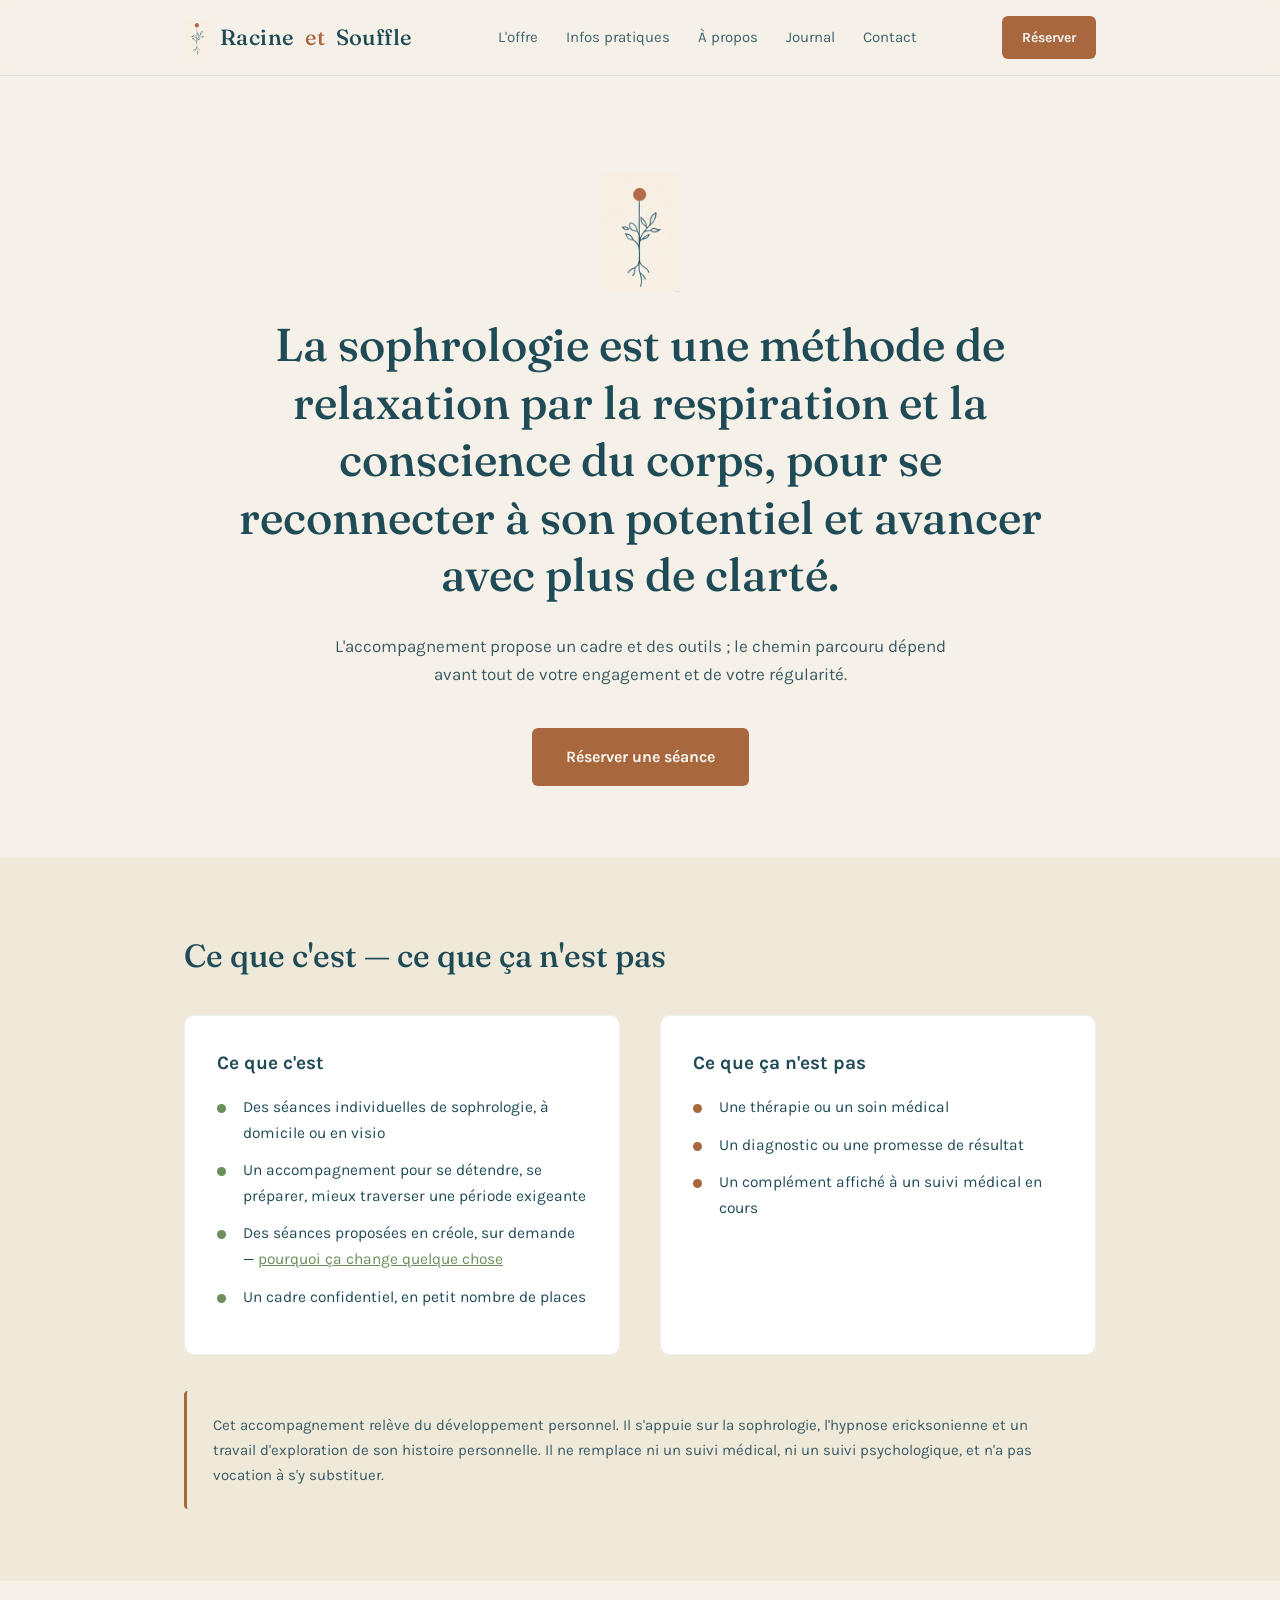
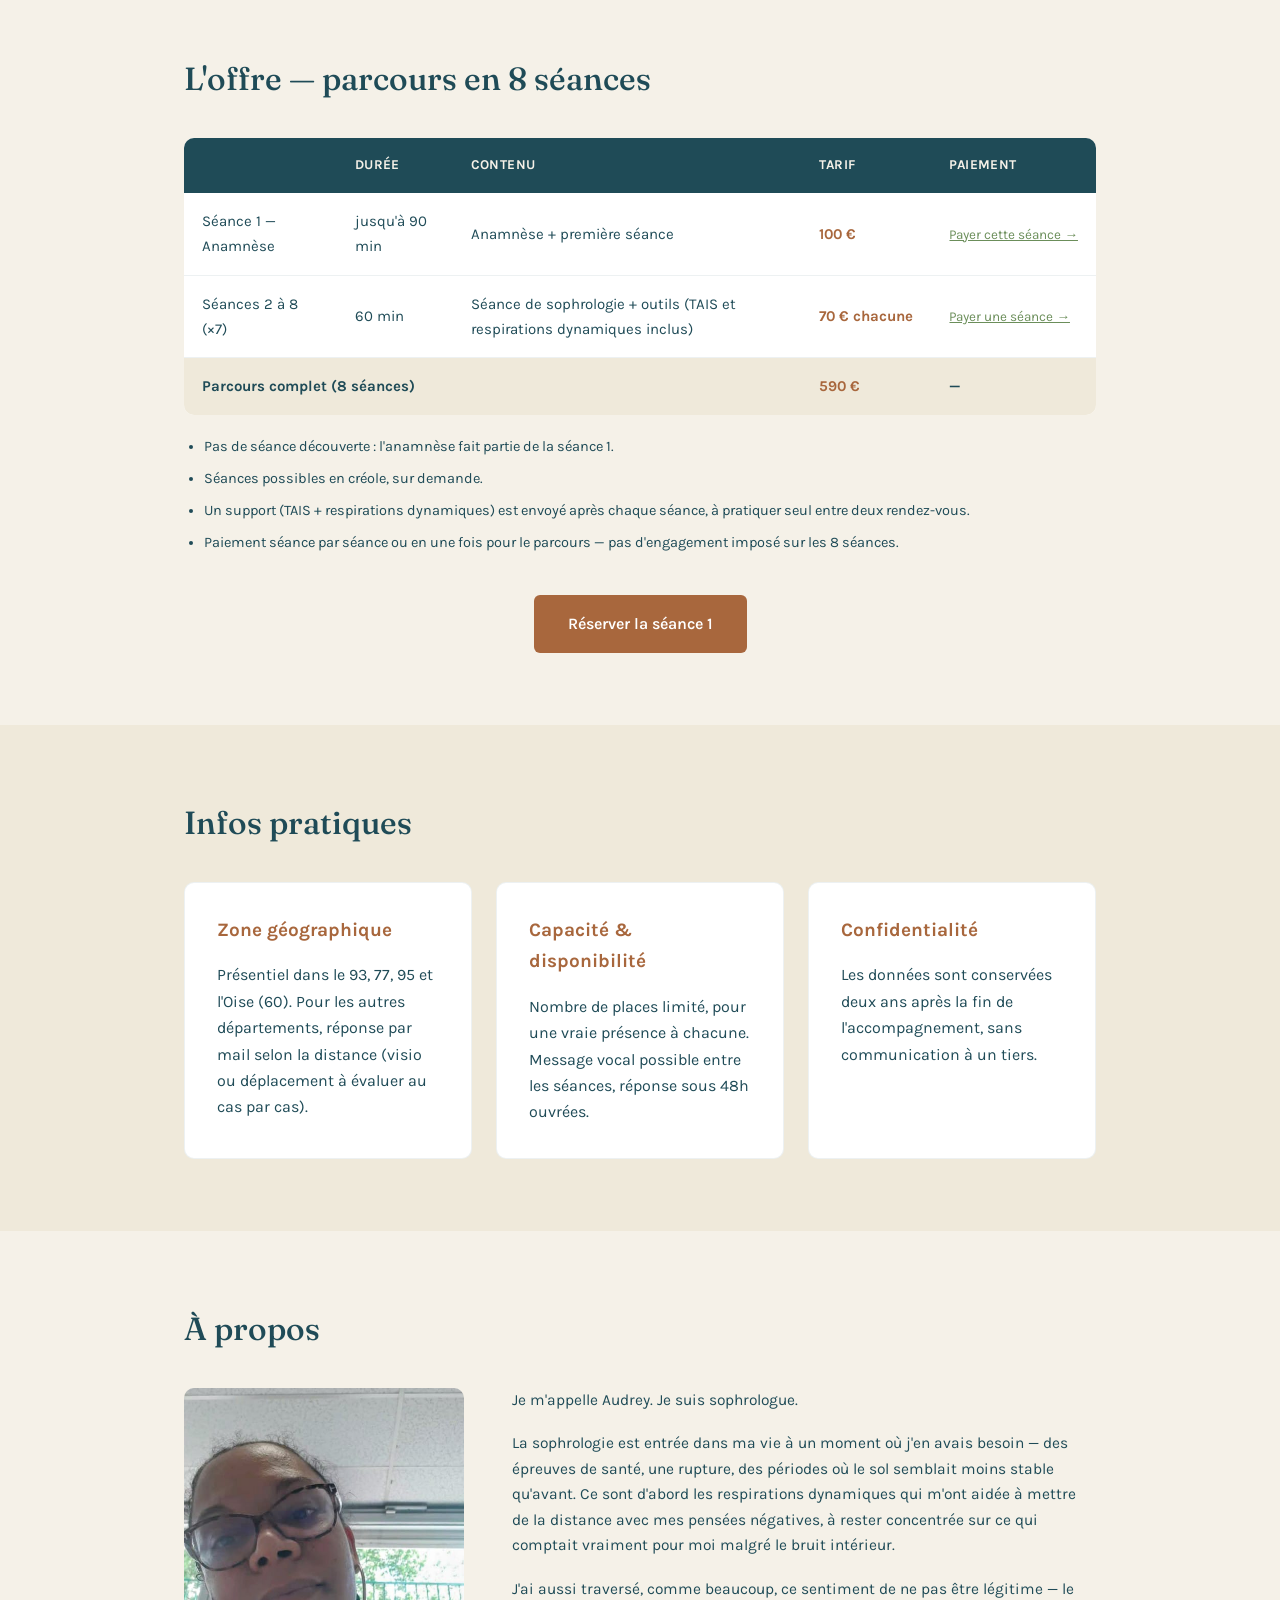
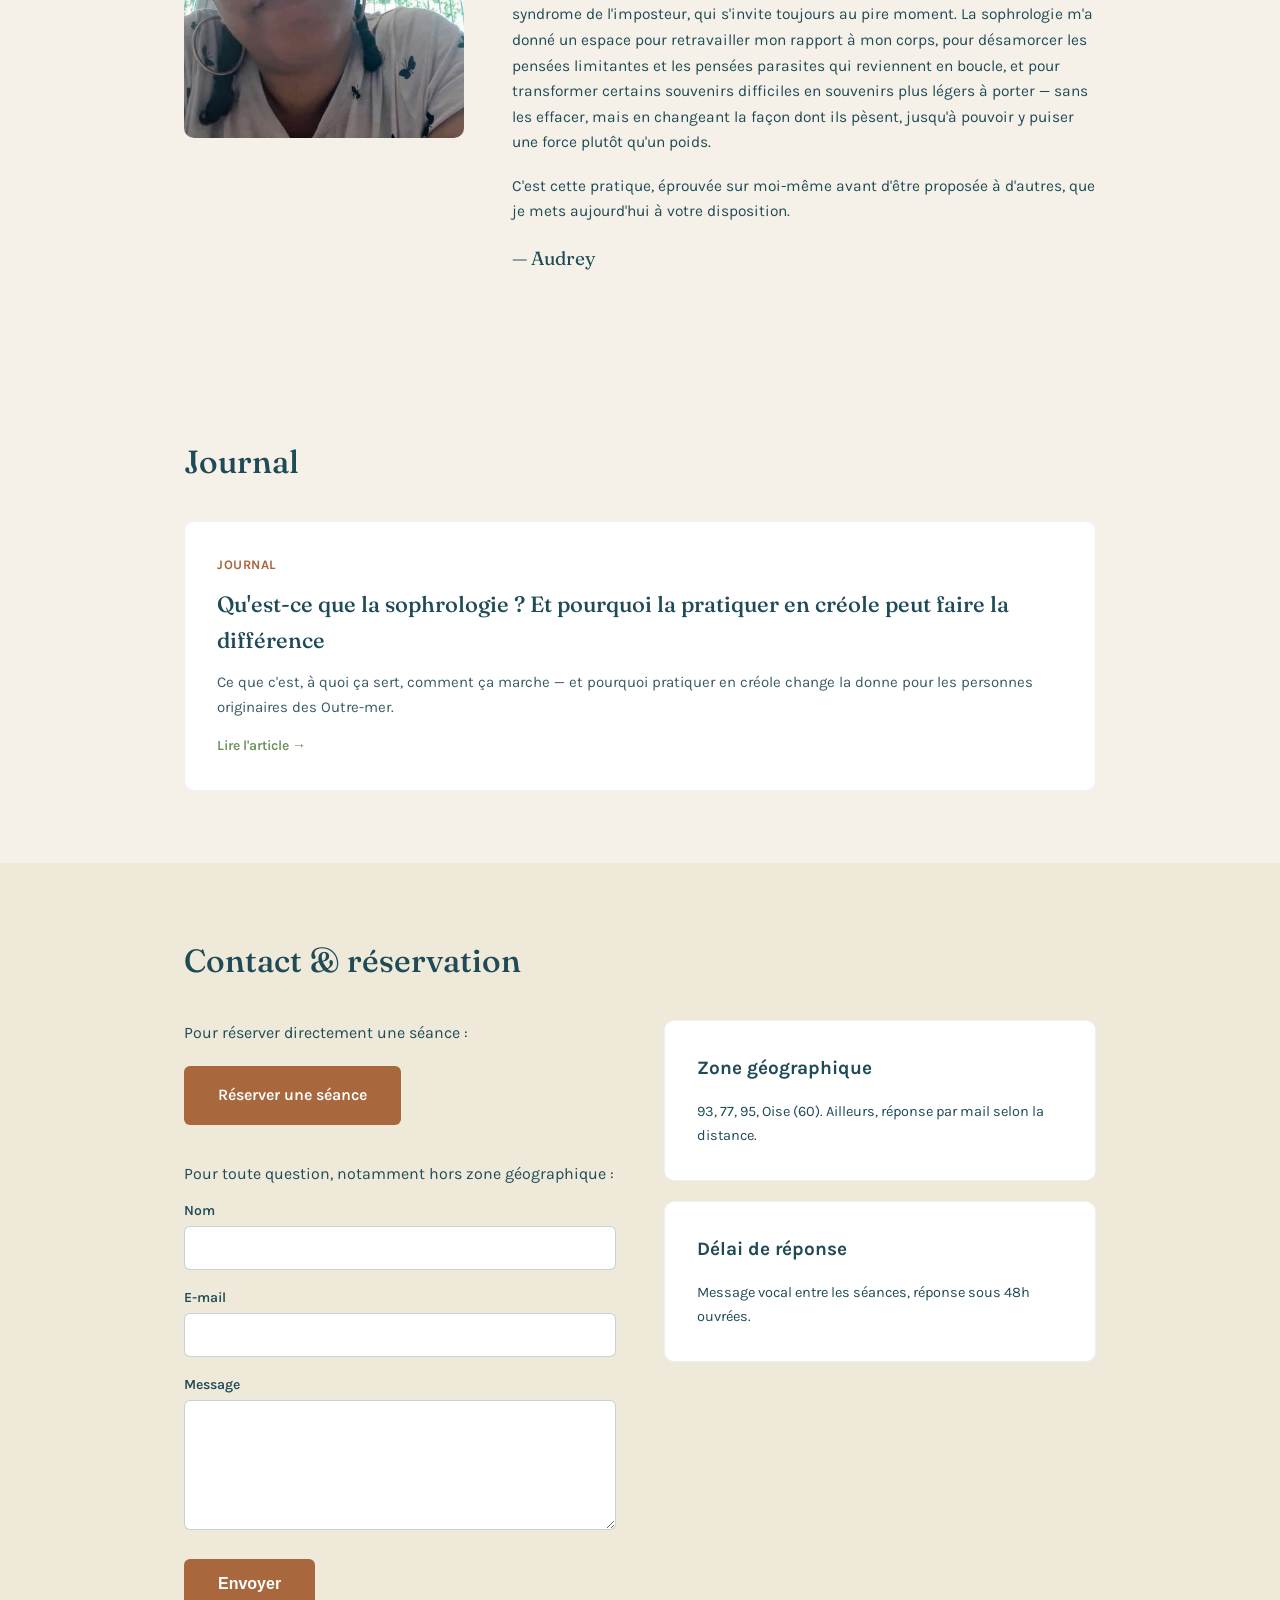
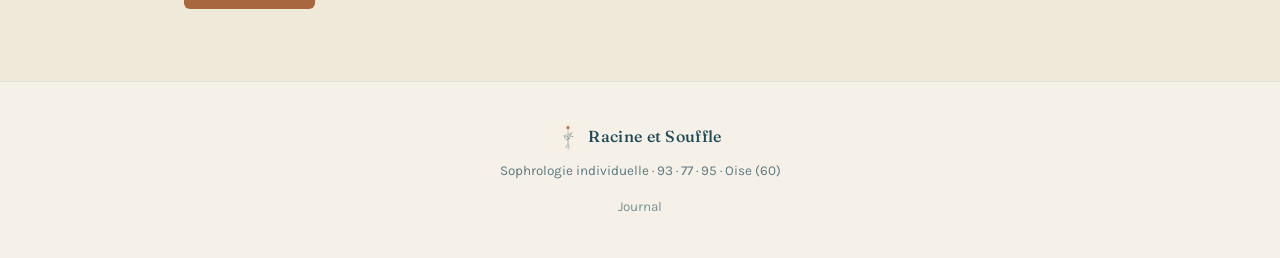
==== commit e2d6e54a: "Ajoute la section Journal avec le premier article - Extrait le CSS partagé dans assets/style.css (év" ====
--- a/index.html
+++ b/index.html
@@ -9,113 +9,7 @@
 <link rel="preconnect" href="https://fonts.gstatic.com" crossorigin>
 <link href="https://fonts.googleapis.com/css2?family=Fraunces:opsz,wght@9..144,400;9..144,500;9..144,600&family=Karla:wght@400;500;600;700&display=swap" rel="stylesheet">
 <link rel="icon" type="image/png" href="assets/logo.png">
-<style>
-  :root{
-    --ocean:#1F4B57;
-    --ivory:#F5F1E8;
-    --plant:#6B8E5A;
-    --tropic:#E8C468;
-    --terracotta:#A8673D;
-  }
-  *{box-sizing:border-box;margin:0;padding:0}
-  html{scroll-behavior:smooth}
-  body{
-    font-family:'Karla',sans-serif;
-    background:var(--ivory);
-    color:var(--ocean);
-    line-height:1.65;
-    -webkit-font-smoothing:antialiased;
-  }
-  h1,h2,h3,.brand{font-family:'Fraunces',serif;font-weight:500;color:var(--ocean)}
-  a{color:inherit}
-  img{max-width:100%;display:block}
-  .wrap{max-width:960px;margin:0 auto;padding:0 24px}
-  .section{padding:72px 0}
-  .section--alt{background:#EFE9DA}
-
-  /* header */
-  header{position:sticky;top:0;background:rgba(245,241,232,.92);backdrop-filter:blur(6px);z-index:50;border-bottom:1px solid rgba(31,75,87,.1)}
-  .nav{display:flex;align-items:center;justify-content:space-between;padding:16px 24px;max-width:960px;margin:0 auto}
-  .brand{font-size:22px;letter-spacing:.02em;display:flex;align-items:center;gap:10px;text-decoration:none}
-  .brand span{color:var(--terracotta)}
-  .brand-mark{width:26px;height:auto}
-  .nav-links{display:flex;gap:28px;list-style:none;font-size:15px}
-  .nav-links a{text-decoration:none;opacity:.85}
-  .nav-links a:hover{opacity:1;color:var(--terracotta)}
-  .nav-cta{background:var(--terracotta);color:#fff;padding:10px 20px;border-radius:6px;text-decoration:none;font-size:14px;font-weight:600;white-space:nowrap}
-  .nav-cta:hover{background:#8f5530}
-  .menu-toggle{display:none}
-
-  /* hero */
-  .hero{padding:96px 0 72px;text-align:center}
-  .hero-mark{width:80px;height:auto;margin:0 auto 24px}
-  .hero h1{font-size:clamp(30px,4.2vw,46px);line-height:1.25;max-width:820px;margin:0 auto 28px}
-  .hero .sub{max-width:640px;margin:0 auto 40px;font-size:17px;color:#3a5a63}
-  .btn{display:inline-block;background:var(--terracotta);color:#fff;text-decoration:none;padding:16px 34px;border-radius:6px;font-weight:600;font-size:16px;transition:background .2s}
-  .btn:hover{background:#8f5530}
-  .btn--outline{background:transparent;border:1.5px solid var(--ocean);color:var(--ocean)}
-  .btn--outline:hover{background:var(--ocean);color:#fff}
-
-  h2{font-size:clamp(24px,3vw,32px);margin-bottom:32px}
-  .two-col{display:grid;grid-template-columns:1fr 1fr;gap:40px}
-  @media (max-width:720px){.two-col{grid-template-columns:1fr}}
-
-  .card{background:#fff;border-radius:10px;padding:32px;border:1px solid rgba(31,75,87,.08)}
-  .card h3{font-size:19px;margin-bottom:16px;font-family:'Karla',sans-serif;font-weight:700}
-  .card ul{list-style:none}
-  .card li{position:relative;padding-left:26px;margin-bottom:12px;font-size:15.5px}
-  .card--yes li::before{content:"";position:absolute;left:0;top:9px;width:9px;height:9px;border-radius:50%;background:var(--plant)}
-  .card--no li::before{content:"";position:absolute;left:0;top:9px;width:9px;height:9px;border-radius:50%;background:var(--terracotta)}
-
-  .clause{margin-top:36px;background:#EFE9DA;border-left:3px solid var(--terracotta);padding:22px 26px;border-radius:4px;font-size:15px;color:#3a5a63}
-
-  /* offer table */
-  table{width:100%;border-collapse:collapse;background:#fff;border-radius:10px;overflow:hidden;font-size:15px}
-  caption{caption-side:top;text-align:left;margin-bottom:12px}
-  th,td{padding:16px 18px;text-align:left;border-bottom:1px solid rgba(31,75,87,.08)}
-  th{background:var(--ocean);color:var(--ivory);font-family:'Karla',sans-serif;font-weight:700;font-size:13.5px;letter-spacing:.03em;text-transform:uppercase}
-  tr:last-child td{border-bottom:none}
-  td.price{font-weight:700;color:var(--terracotta);white-space:nowrap}
-  .total-row td{background:#EFE9DA;font-weight:700}
-  .table-note{margin-top:20px;font-size:14.5px}
-  .table-note ul{margin-left:20px}
-  .table-note li{margin-bottom:8px}
-  .table-scroll{overflow-x:auto}
-  .link-pay{color:var(--plant);text-decoration:underline;font-size:13.5px;white-space:nowrap}
-
-  .offer-cta{margin-top:40px;text-align:center}
-
-  /* practical grid */
-  .practical-grid{display:grid;grid-template-columns:repeat(3,1fr);gap:24px}
-  @media (max-width:720px){.practical-grid{grid-template-columns:1fr}}
-  .practical-grid .card h3{color:var(--terracotta)}
-
-  /* about */
-  .about{display:grid;grid-template-columns:280px 1fr;gap:48px;align-items:start}
-  @media (max-width:720px){.about{grid-template-columns:1fr}}
-  .about-photo{width:100%;aspect-ratio:4/5;border-radius:10px;object-fit:cover;background:#e2dbc9}
-  .about p{margin-bottom:18px;font-size:15.5px}
-  .about .signature{font-family:'Fraunces',serif;font-size:19px;margin-top:8px}
-
-  /* contact */
-  .contact-grid{display:grid;grid-template-columns:1fr 1fr;gap:48px}
-  @media (max-width:720px){.contact-grid{grid-template-columns:1fr}}
-  form{display:flex;flex-direction:column;gap:16px}
-  label{font-size:14px;font-weight:600;margin-bottom:4px;display:block}
-  input,textarea{width:100%;padding:12px 14px;border:1px solid rgba(31,75,87,.25);border-radius:6px;font-family:'Karla',sans-serif;font-size:15px;background:#fff;color:var(--ocean)}
-  textarea{min-height:130px;resize:vertical}
-  input:focus,textarea:focus{outline:2px solid var(--plant);outline-offset:1px}
-  .submit-btn{align-self:flex-start;margin-top:4px;border:none;cursor:pointer}
-  .contact-side .card{margin-bottom:20px}
-
-  footer{padding:40px 24px;text-align:center;font-size:13.5px;color:#5c7981;border-top:1px solid rgba(31,75,87,.1)}
-  footer .brand{font-size:16px;margin-bottom:8px;justify-content:center}
-  footer .brand-mark{width:20px}
-
-  @media (max-width:720px){
-    .nav-links{display:none}
-  }
-</style>
+<link rel="stylesheet" href="assets/style.css">
 </head>
 <body>
 
@@ -126,6 +20,7 @@
       <li><a href="#offre">L'offre</a></li>
       <li><a href="#pratique">Infos pratiques</a></li>
       <li><a href="#apropos">À propos</a></li>
+      <li><a href="/journal/">Journal</a></li>
       <li><a href="#contact">Contact</a></li>
     </ul>
     <a class="nav-cta" href="https://www.sumupbookings.com/audreyozen" target="_blank" rel="noopener">Réserver</a>
@@ -152,7 +47,7 @@
           <ul>
             <li>Des séances individuelles de sophrologie, à domicile ou en visio</li>
             <li>Un accompagnement pour se détendre, se préparer, mieux traverser une période exigeante</li>
-            <li>Des séances proposées en créole, sur demande</li>
+            <li>Des séances proposées en créole, sur demande — <a href="/journal/quest-ce-que-la-sophrologie-creole/" style="text-decoration:underline;color:var(--plant)">pourquoi ça change quelque chose</a></li>
             <li>Un cadre confidentiel, en petit nombre de places</li>
           </ul>
         </div>
@@ -256,6 +151,19 @@
           <p class="signature">— Audrey</p>
         </div>
       </div>
+    </div>
+  </section>
+
+  <!-- JOURNAL TEASER -->
+  <section class="section">
+    <div class="wrap">
+      <h2>Journal</h2>
+      <a class="journal-card" href="/journal/quest-ce-que-la-sophrologie-creole/">
+        <div class="meta">Journal</div>
+        <h3 style="font-family:'Fraunces',serif;font-weight:500;font-size:22px;margin-bottom:12px;">Qu'est-ce que la sophrologie ? Et pourquoi la pratiquer en créole peut faire la différence</h3>
+        <p>Ce que c'est, à quoi ça sert, comment ça marche — et pourquoi pratiquer en créole change la donne pour les personnes originaires des Outre-mer.</p>
+        <span class="read-more">Lire l'article →</span>
+      </a>
     </div>
   </section>
 
@@ -308,6 +216,9 @@
 <footer>
   <div class="brand" style="display:inline-flex"><img class="brand-mark" src="assets/logo.png" alt=""> Racine et Souffle</div>
   <p>Sophrologie individuelle · 93 · 77 · 95 · Oise (60)</p>
+  <ul class="footer-links">
+    <li><a href="/journal/">Journal</a></li>
+  </ul>
 </footer>
 
 </body>
--- a/assets/style.css
+++ b/assets/style.css
@@ -0,0 +1,137 @@
+:root{
+  --ocean:#1F4B57;
+  --ivory:#F5F1E8;
+  --plant:#6B8E5A;
+  --tropic:#E8C468;
+  --terracotta:#A8673D;
+}
+*{box-sizing:border-box;margin:0;padding:0}
+html{scroll-behavior:smooth}
+body{
+  font-family:'Karla',sans-serif;
+  background:var(--ivory);
+  color:var(--ocean);
+  line-height:1.65;
+  -webkit-font-smoothing:antialiased;
+}
+h1,h2,h3,.brand{font-family:'Fraunces',serif;font-weight:500;color:var(--ocean)}
+a{color:inherit}
+img{max-width:100%;display:block}
+.wrap{max-width:960px;margin:0 auto;padding:0 24px}
+.section{padding:72px 0}
+.section--alt{background:#EFE9DA}
+
+/* header */
+header{position:sticky;top:0;background:rgba(245,241,232,.92);backdrop-filter:blur(6px);z-index:50;border-bottom:1px solid rgba(31,75,87,.1)}
+.nav{display:flex;align-items:center;justify-content:space-between;padding:16px 24px;max-width:960px;margin:0 auto}
+.brand{font-size:22px;letter-spacing:.02em;display:flex;align-items:center;gap:10px;text-decoration:none}
+.brand span{color:var(--terracotta)}
+.brand-mark{width:26px;height:auto}
+.nav-links{display:flex;gap:28px;list-style:none;font-size:15px}
+.nav-links a{text-decoration:none;opacity:.85}
+.nav-links a:hover,.nav-links a.active{opacity:1;color:var(--terracotta)}
+.nav-cta{background:var(--terracotta);color:#fff;padding:10px 20px;border-radius:6px;text-decoration:none;font-size:14px;font-weight:600;white-space:nowrap}
+.nav-cta:hover{background:#8f5530}
+.menu-toggle{display:none}
+
+/* hero */
+.hero{padding:96px 0 72px;text-align:center}
+.hero-mark{width:80px;height:auto;margin:0 auto 24px}
+.hero h1{font-size:clamp(30px,4.2vw,46px);line-height:1.25;max-width:820px;margin:0 auto 28px}
+.hero .sub{max-width:640px;margin:0 auto 40px;font-size:17px;color:#3a5a63}
+.btn{display:inline-block;background:var(--terracotta);color:#fff;text-decoration:none;padding:16px 34px;border-radius:6px;font-weight:600;font-size:16px;transition:background .2s}
+.btn:hover{background:#8f5530}
+.btn--outline{background:transparent;border:1.5px solid var(--ocean);color:var(--ocean)}
+.btn--outline:hover{background:var(--ocean);color:#fff}
+
+h2{font-size:clamp(24px,3vw,32px);margin-bottom:32px}
+.two-col{display:grid;grid-template-columns:1fr 1fr;gap:40px}
+@media (max-width:720px){.two-col{grid-template-columns:1fr}}
+
+.card{background:#fff;border-radius:10px;padding:32px;border:1px solid rgba(31,75,87,.08)}
+.card h3{font-size:19px;margin-bottom:16px;font-family:'Karla',sans-serif;font-weight:700}
+.card ul{list-style:none}
+.card li{position:relative;padding-left:26px;margin-bottom:12px;font-size:15.5px}
+.card--yes li::before{content:"";position:absolute;left:0;top:9px;width:9px;height:9px;border-radius:50%;background:var(--plant)}
+.card--no li::before{content:"";position:absolute;left:0;top:9px;width:9px;height:9px;border-radius:50%;background:var(--terracotta)}
+
+.clause{margin-top:36px;background:#EFE9DA;border-left:3px solid var(--terracotta);padding:22px 26px;border-radius:4px;font-size:15px;color:#3a5a63}
+
+/* offer table */
+table{width:100%;border-collapse:collapse;background:#fff;border-radius:10px;overflow:hidden;font-size:15px}
+caption{caption-side:top;text-align:left;margin-bottom:12px}
+th,td{padding:16px 18px;text-align:left;border-bottom:1px solid rgba(31,75,87,.08)}
+th{background:var(--ocean);color:var(--ivory);font-family:'Karla',sans-serif;font-weight:700;font-size:13.5px;letter-spacing:.03em;text-transform:uppercase}
+tr:last-child td{border-bottom:none}
+td.price{font-weight:700;color:var(--terracotta);white-space:nowrap}
+.total-row td{background:#EFE9DA;font-weight:700}
+.table-note{margin-top:20px;font-size:14.5px}
+.table-note ul{margin-left:20px}
+.table-note li{margin-bottom:8px}
+.table-scroll{overflow-x:auto}
+.link-pay{color:var(--plant);text-decoration:underline;font-size:13.5px;white-space:nowrap}
+
+.offer-cta{margin-top:40px;text-align:center}
+
+/* practical grid */
+.practical-grid{display:grid;grid-template-columns:repeat(3,1fr);gap:24px}
+@media (max-width:720px){.practical-grid{grid-template-columns:1fr}}
+.practical-grid .card h3{color:var(--terracotta)}
+
+/* about */
+.about{display:grid;grid-template-columns:280px 1fr;gap:48px;align-items:start}
+@media (max-width:720px){.about{grid-template-columns:1fr}}
+.about-photo{width:100%;aspect-ratio:4/5;border-radius:10px;object-fit:cover;background:#e2dbc9}
+.about p{margin-bottom:18px;font-size:15.5px}
+.about .signature{font-family:'Fraunces',serif;font-size:19px;margin-top:8px}
+
+/* contact */
+.contact-grid{display:grid;grid-template-columns:1fr 1fr;gap:48px}
+@media (max-width:720px){.contact-grid{grid-template-columns:1fr}}
+form{display:flex;flex-direction:column;gap:16px}
+label{font-size:14px;font-weight:600;margin-bottom:4px;display:block}
+input,textarea{width:100%;padding:12px 14px;border:1px solid rgba(31,75,87,.25);border-radius:6px;font-family:'Karla',sans-serif;font-size:15px;background:#fff;color:var(--ocean)}
+textarea{min-height:130px;resize:vertical}
+input:focus,textarea:focus{outline:2px solid var(--plant);outline-offset:1px}
+.submit-btn{align-self:flex-start;margin-top:4px;border:none;cursor:pointer}
+.contact-side .card{margin-bottom:20px}
+
+footer{padding:40px 24px;text-align:center;font-size:13.5px;color:#5c7981;border-top:1px solid rgba(31,75,87,.1)}
+footer .brand{font-size:16px;margin-bottom:8px;justify-content:center}
+footer .brand-mark{width:20px}
+footer .footer-links{margin-top:14px;display:flex;gap:18px;justify-content:center;list-style:none}
+footer .footer-links a{text-decoration:none;opacity:.8}
+footer .footer-links a:hover{opacity:1;color:var(--terracotta)}
+
+@media (max-width:720px){
+  .nav-links{display:none}
+}
+
+/* journal — page en-tête */
+.page-hero{padding:64px 0 24px;text-align:center}
+.page-hero h1{font-size:clamp(28px,4vw,40px);margin-bottom:12px}
+.page-hero .sub{max-width:600px;margin:0 auto;font-size:16px;color:#3a5a63}
+
+/* journal — liste des articles */
+.journal-list{display:flex;flex-direction:column;gap:24px;margin-top:16px}
+.journal-card{display:block;background:#fff;border-radius:10px;border:1px solid rgba(31,75,87,.08);padding:32px;text-decoration:none;transition:box-shadow .2s,transform .2s}
+.journal-card:hover{box-shadow:0 8px 24px rgba(31,75,87,.1);transform:translateY(-2px)}
+.journal-card .meta{font-size:13px;text-transform:uppercase;letter-spacing:.04em;color:var(--terracotta);font-weight:700;margin-bottom:10px}
+.journal-card h2{font-size:22px;margin-bottom:12px}
+.journal-card p{font-size:15px;color:#3a5a63}
+.journal-card .read-more{display:inline-block;margin-top:14px;font-size:14px;font-weight:600;color:var(--plant)}
+
+/* journal — article */
+.breadcrumb{font-size:13.5px;margin-bottom:20px;color:#5c7981}
+.breadcrumb a{text-decoration:underline}
+.article-header{max-width:720px;margin:0 auto 40px}
+.article-header .meta{font-size:13px;text-transform:uppercase;letter-spacing:.04em;color:var(--terracotta);font-weight:700;margin-bottom:14px}
+.article-header h1{font-size:clamp(26px,4vw,38px);line-height:1.3;margin-bottom:16px}
+.article-header .chapo{font-size:17px;color:#3a5a63}
+.article-body{max-width:720px;margin:0 auto}
+.article-body h2{font-size:22px;margin-top:36px;margin-bottom:16px}
+.article-body p{font-size:16px;margin-bottom:18px}
+.article-body ul{margin:0 0 18px 20px}
+.article-body li{font-size:16px;margin-bottom:8px}
+.article-cta{max-width:720px;margin:44px auto 0;text-align:center;padding-top:36px;border-top:1px solid rgba(31,75,87,.12)}
+.article-cta p{margin-bottom:18px;font-size:15.5px;color:#3a5a63}
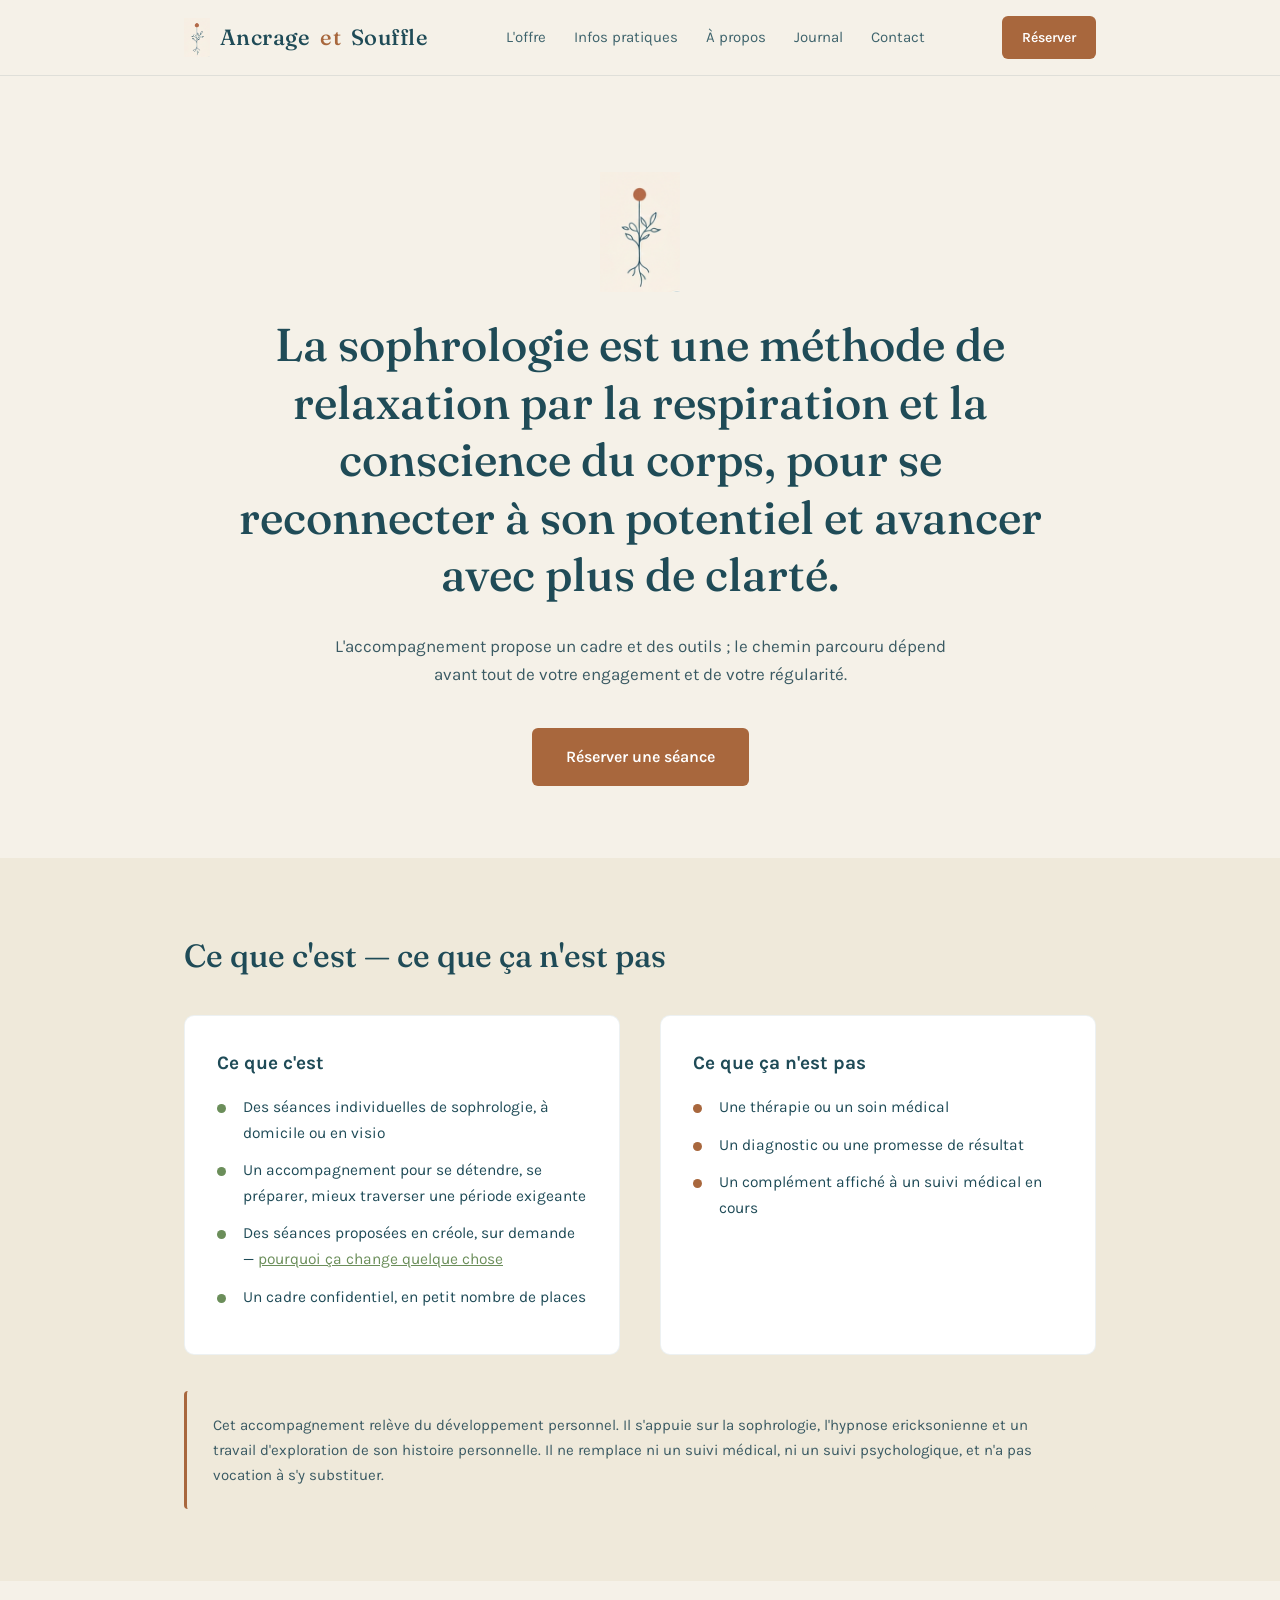
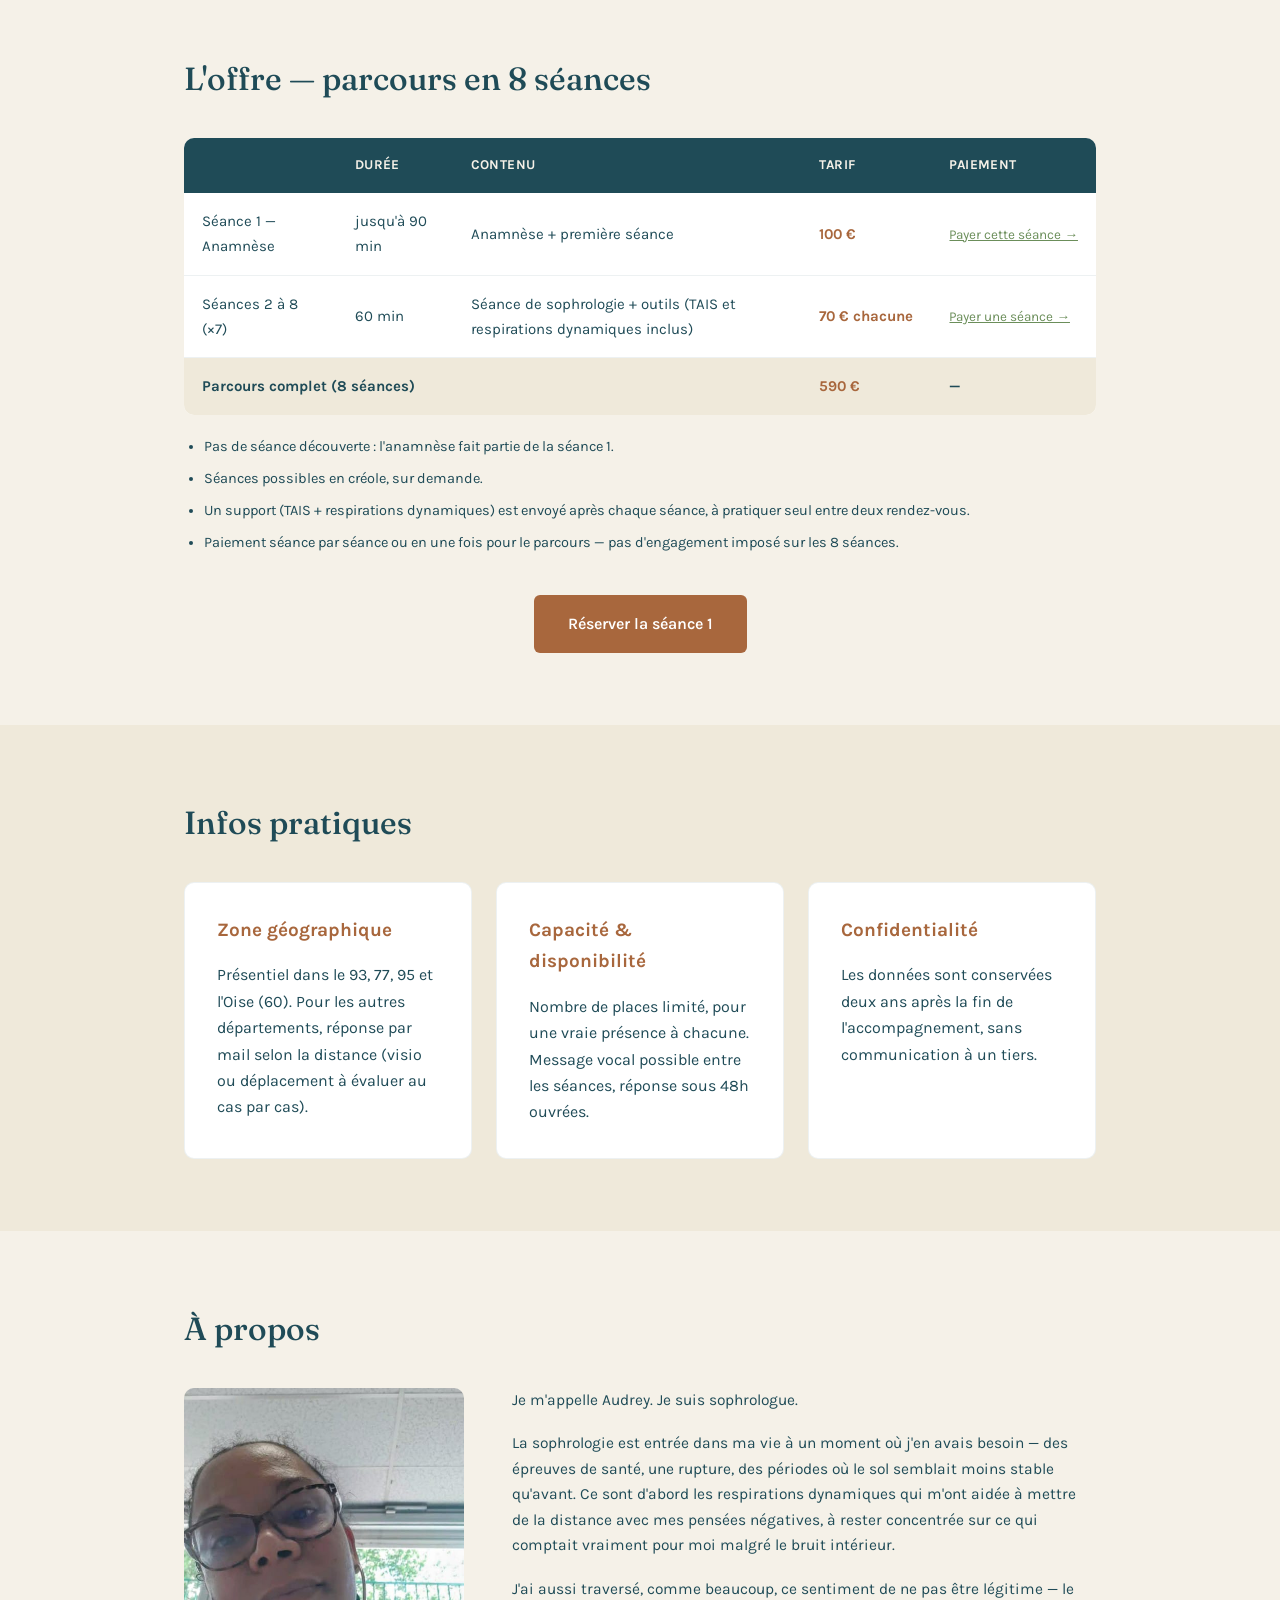
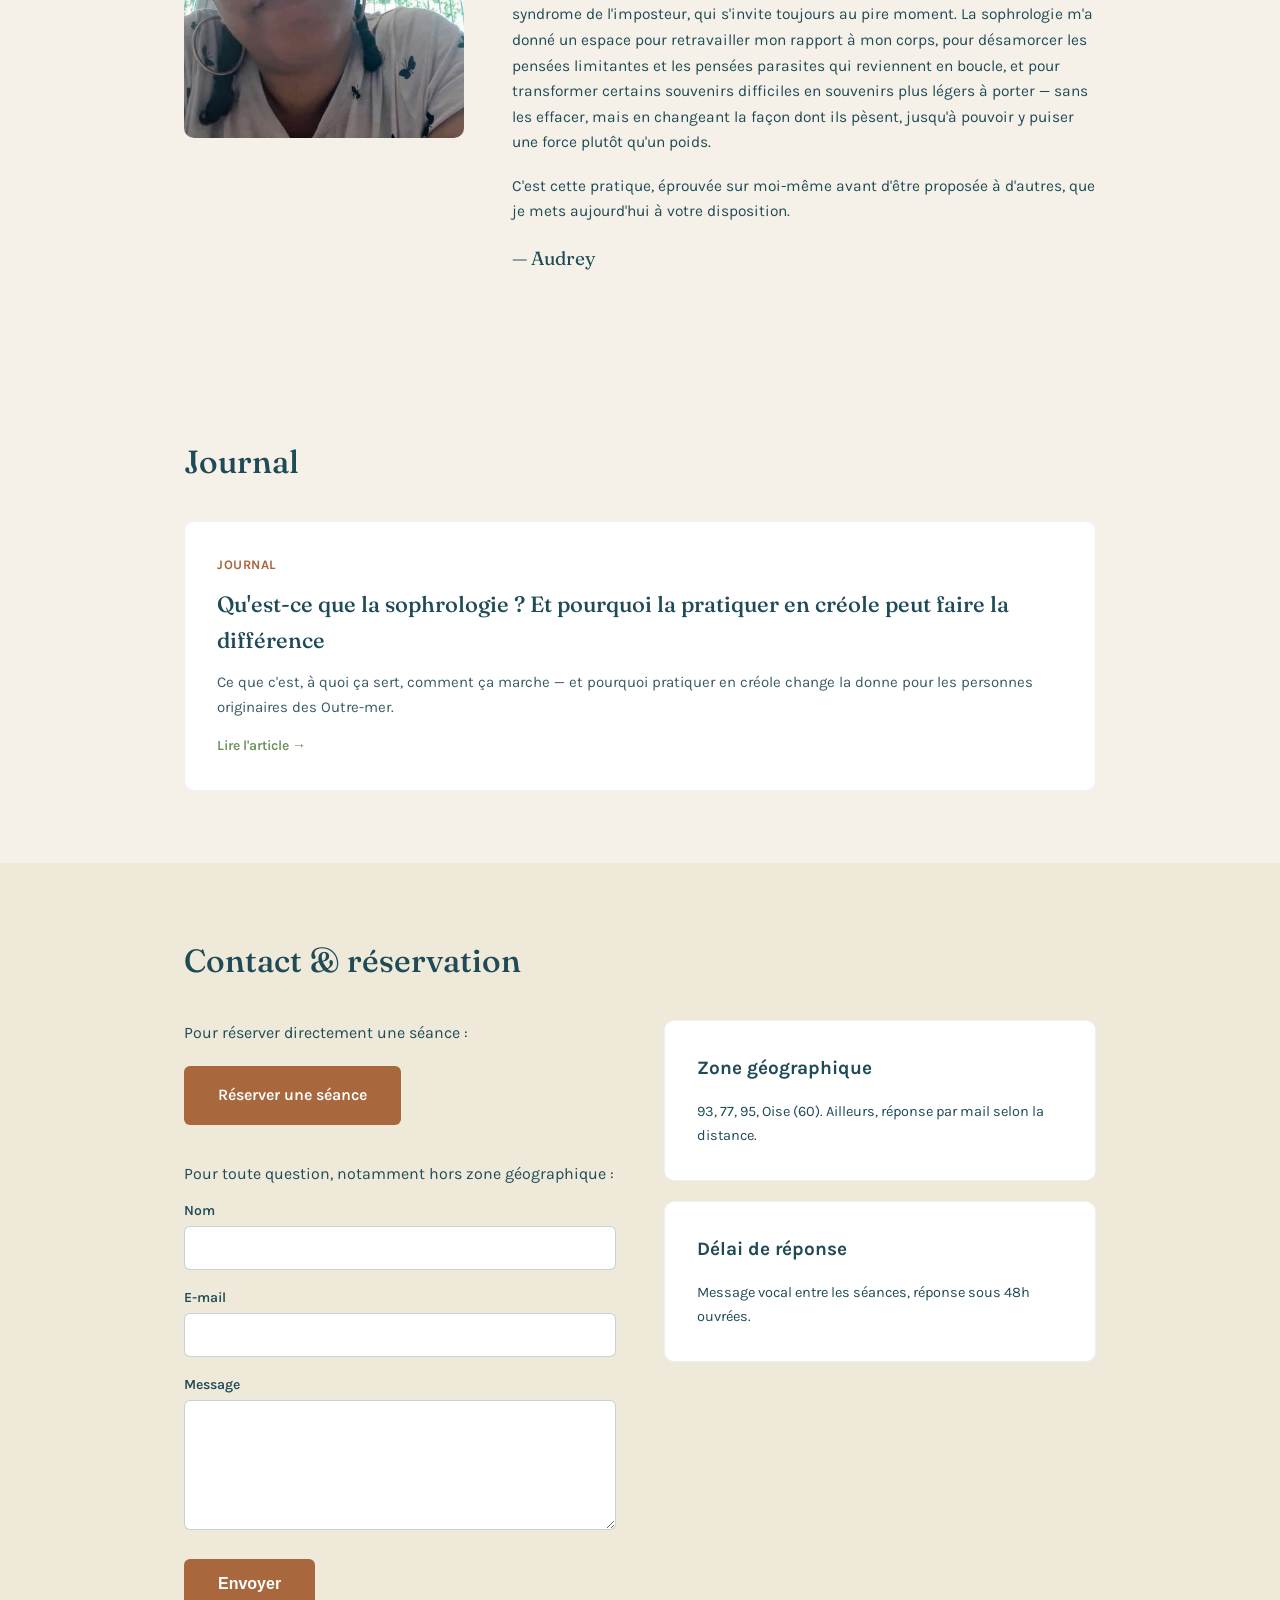
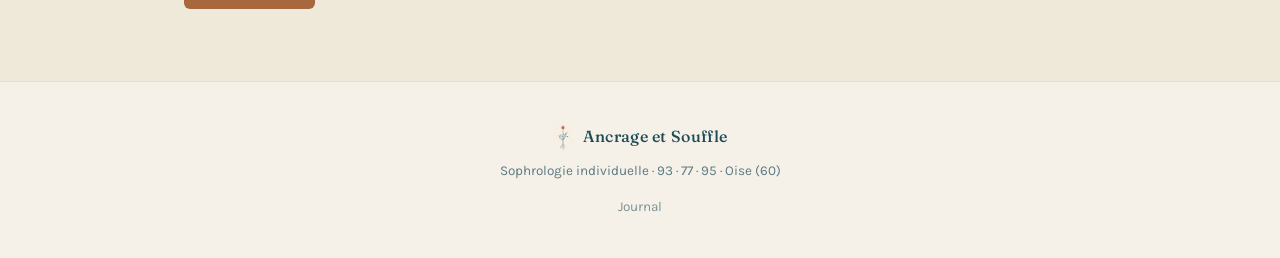
==== commit 1a480dce: "Renomme le site "Racine et Souffle" en "Ancrage et Souffle" Met à jour le nom de marque dans les tit" ====
--- a/index.html
+++ b/index.html
@@ -3,7 +3,7 @@
 <head>
 <meta charset="UTF-8">
 <meta name="viewport" content="width=device-width,initial-scale=1">
-<title>Racine et Souffle · Sophrologie · Audrey</title>
+<title>Ancrage et Souffle · Sophrologie · Audrey</title>
 <meta name="description" content="Séances individuelles de sophrologie à domicile ou en visio, dans le 93, 77, 95 et l'Oise. Un cadre confidentiel, un parcours en 8 séances.">
 <link rel="preconnect" href="https://fonts.googleapis.com">
 <link rel="preconnect" href="https://fonts.gstatic.com" crossorigin>
@@ -15,7 +15,7 @@
 
 <header>
   <div class="nav">
-    <a href="#accueil" class="brand"><img class="brand-mark" src="assets/logo.png" alt=""> Racine <span>et</span> Souffle</a>
+    <a href="#accueil" class="brand"><img class="brand-mark" src="assets/logo.png" alt=""> Ancrage <span>et</span> Souffle</a>
     <ul class="nav-links">
       <li><a href="#offre">L'offre</a></li>
       <li><a href="#pratique">Infos pratiques</a></li>
@@ -31,7 +31,7 @@
 
   <!-- HERO -->
   <section id="accueil" class="hero wrap">
-    <img class="hero-mark" src="assets/logo.png" alt="Racine et Souffle">
+    <img class="hero-mark" src="assets/logo.png" alt="Ancrage et Souffle">
     <h1>La sophrologie est une méthode de relaxation par la respiration et la conscience du corps, pour se reconnecter à son potentiel et avancer avec plus de clarté.</h1>
     <p class="sub">L'accompagnement propose un cadre et des outils ; le chemin parcouru dépend avant tout de votre engagement et de votre régularité.</p>
     <a class="btn" href="https://www.sumupbookings.com/audreyozen" target="_blank" rel="noopener">Réserver une séance</a>
@@ -214,7 +214,7 @@
 </main>
 
 <footer>
-  <div class="brand" style="display:inline-flex"><img class="brand-mark" src="assets/logo.png" alt=""> Racine et Souffle</div>
+  <div class="brand" style="display:inline-flex"><img class="brand-mark" src="assets/logo.png" alt=""> Ancrage et Souffle</div>
   <p>Sophrologie individuelle · 93 · 77 · 95 · Oise (60)</p>
   <ul class="footer-links">
     <li><a href="/journal/">Journal</a></li>
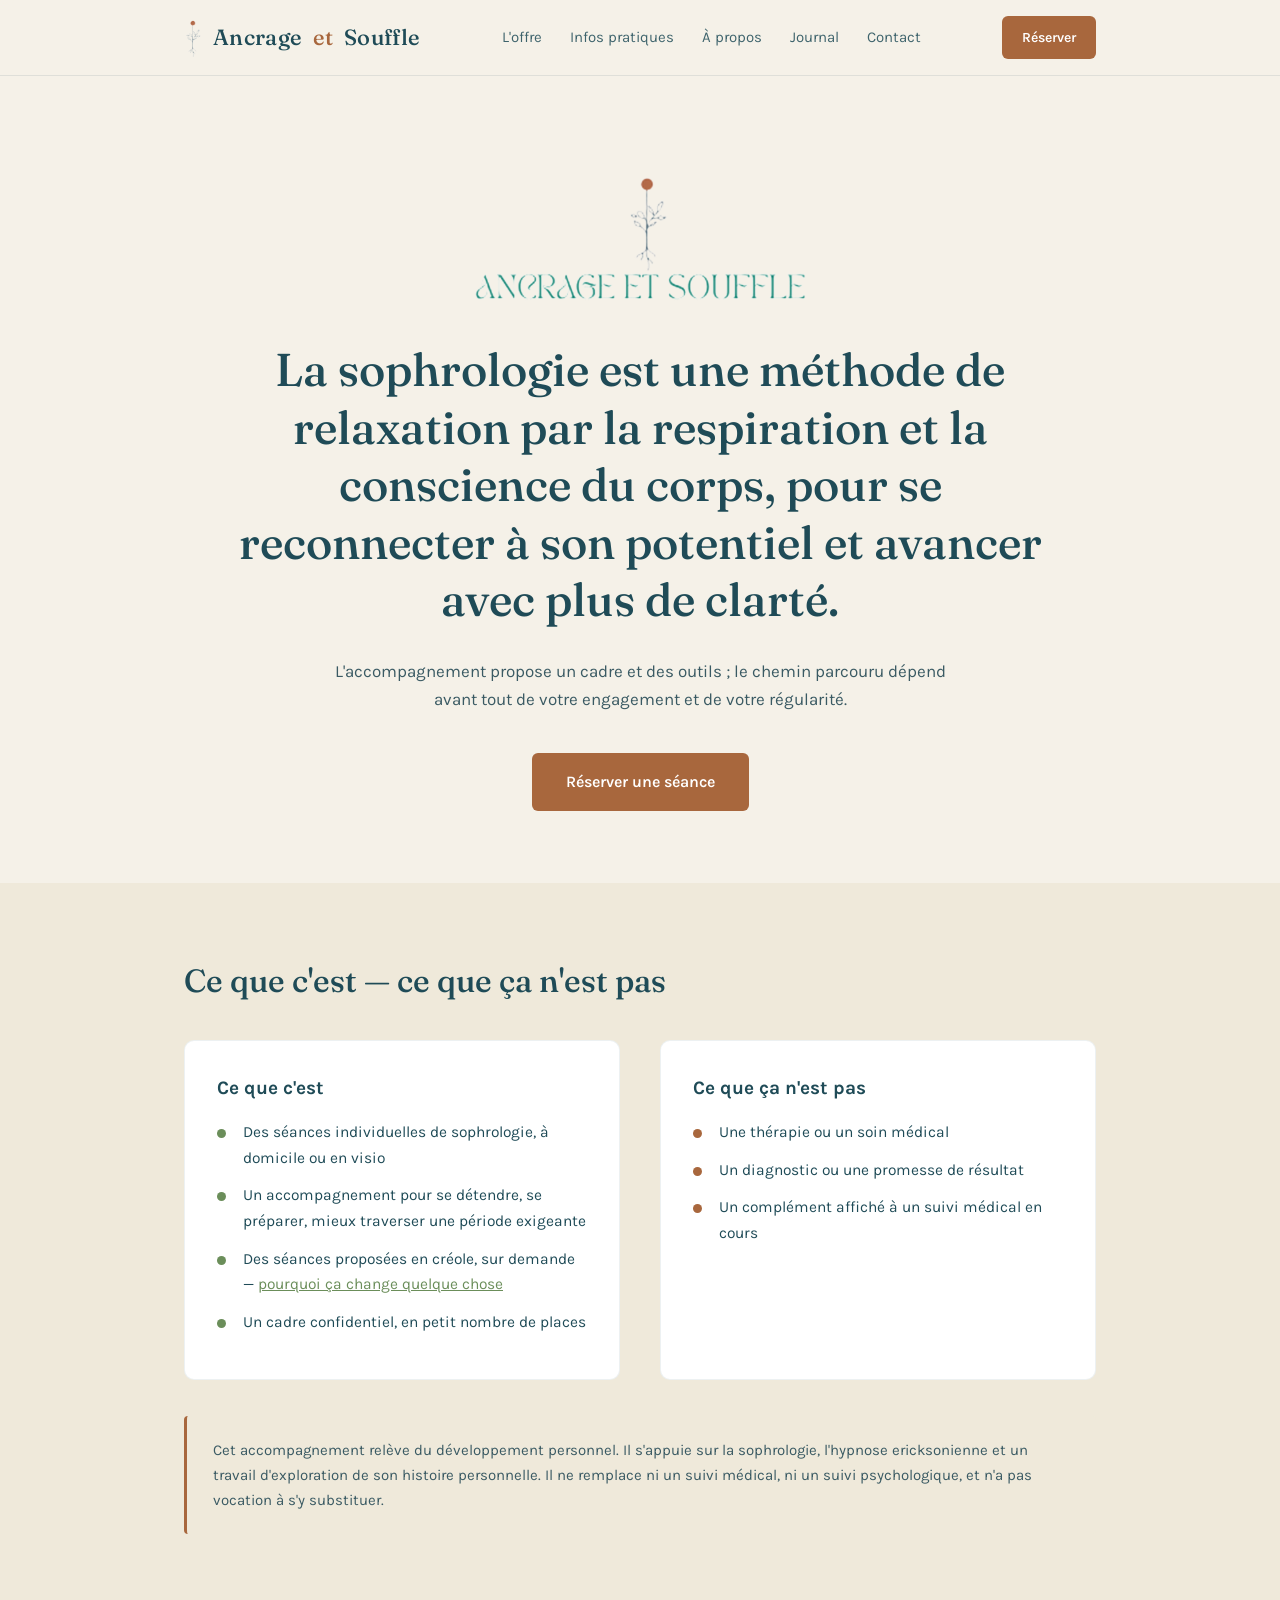
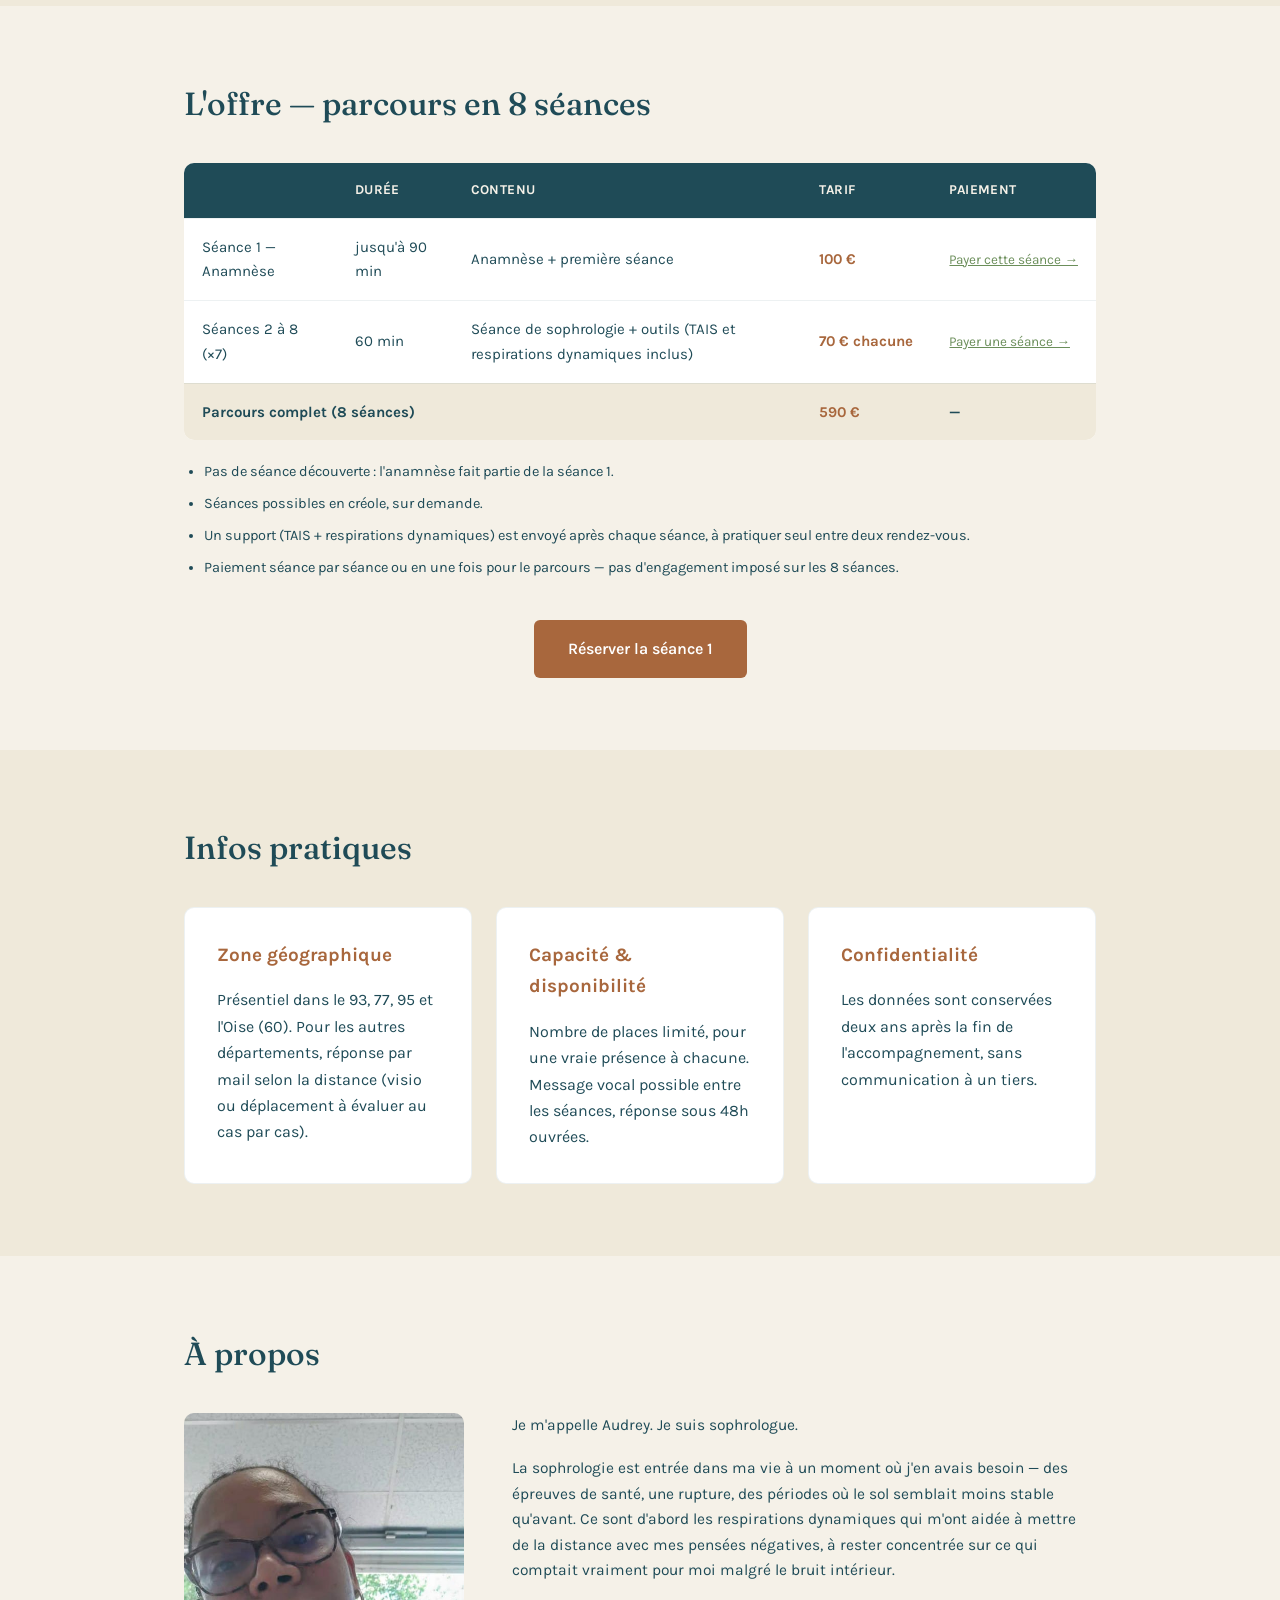
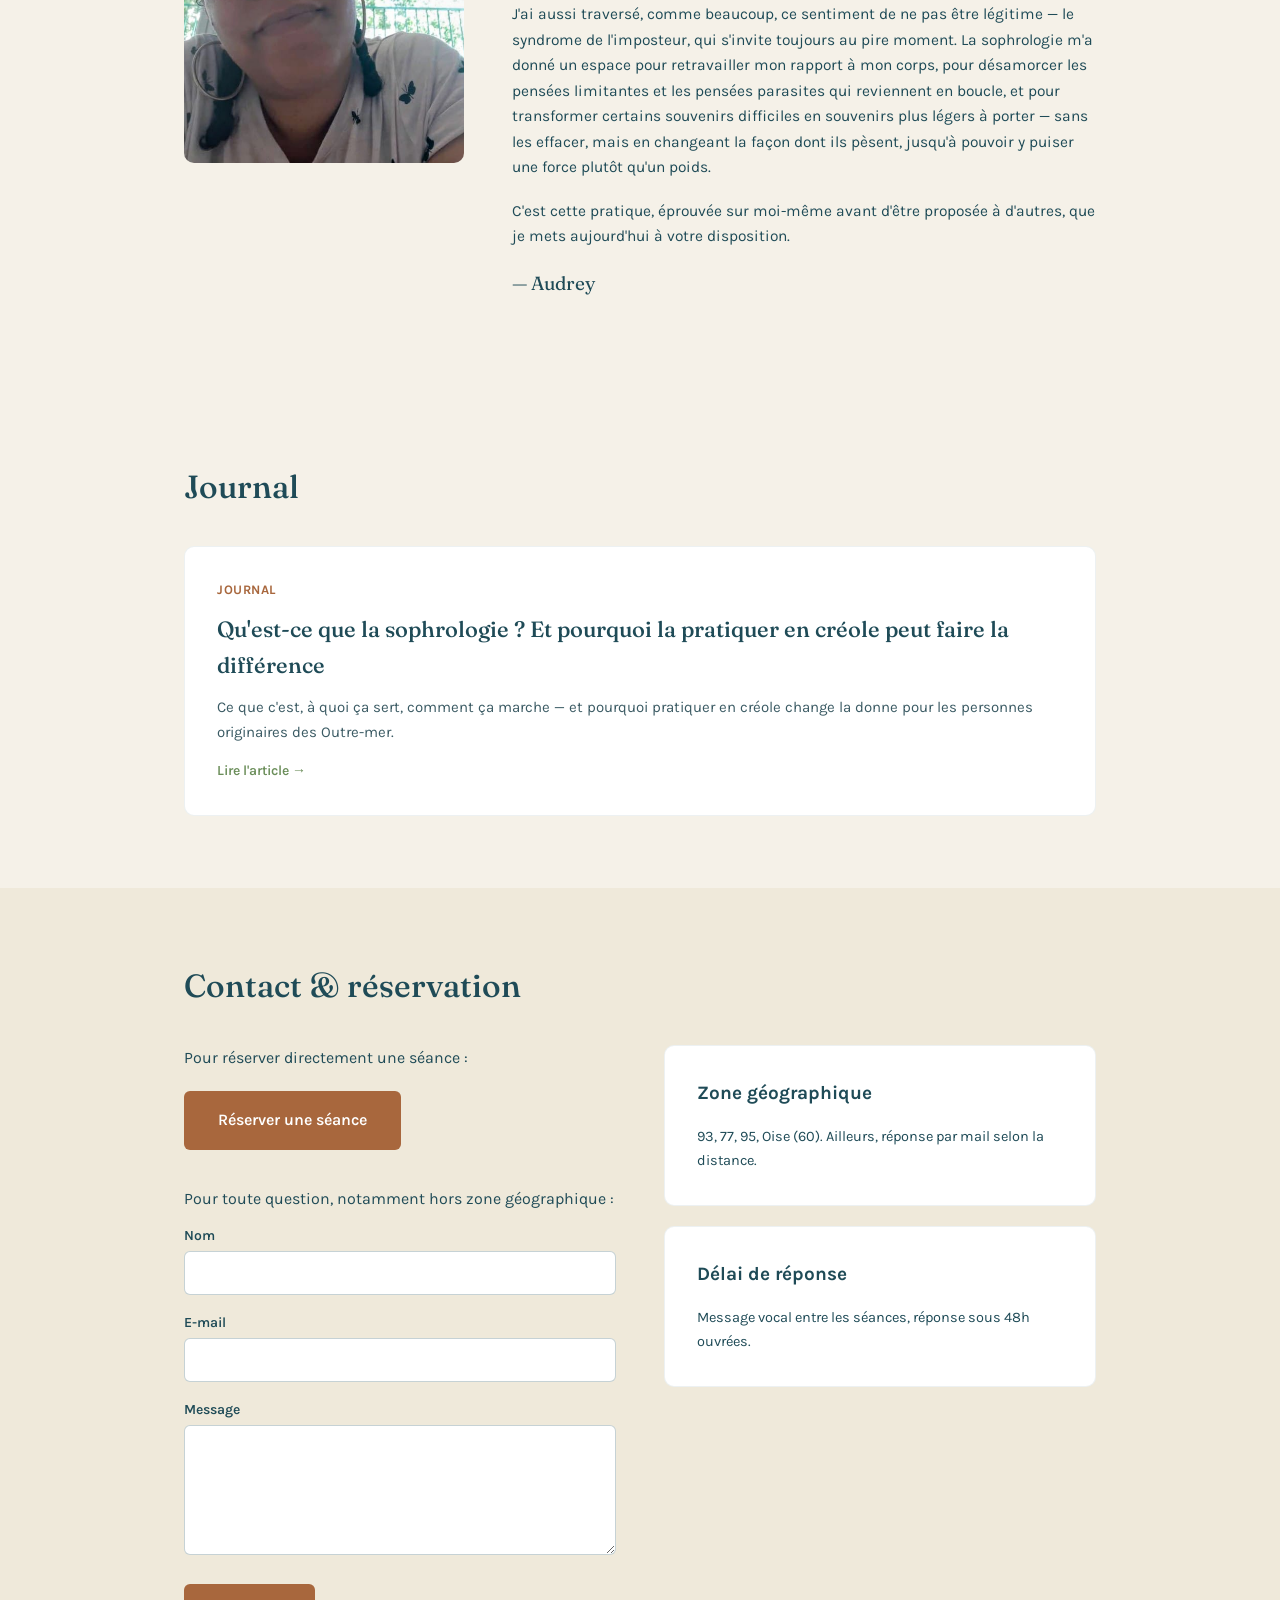
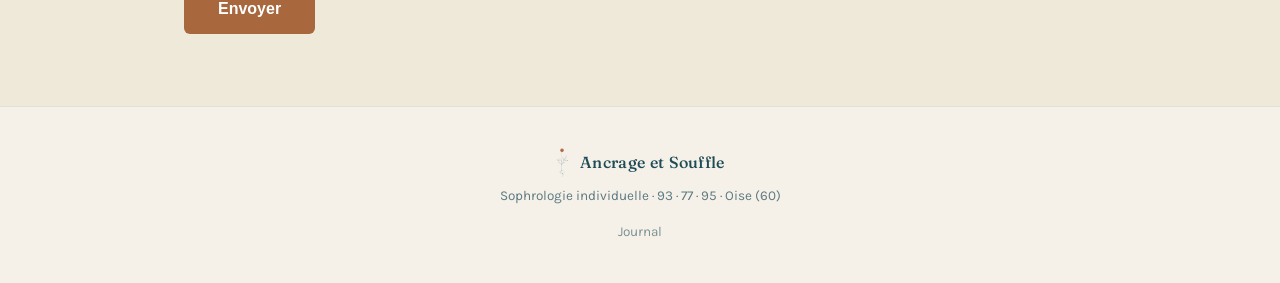
==== commit 8a7e17fd: "Intègre le nouveau logo Ancrage et Souffle Remplace l'ancien pictogramme par le logo fourni : - asse" ====
--- a/index.html
+++ b/index.html
@@ -31,7 +31,7 @@
 
   <!-- HERO -->
   <section id="accueil" class="hero wrap">
-    <img class="hero-mark" src="assets/logo.png" alt="Ancrage et Souffle">
+    <img class="hero-logo" src="assets/logo-full.png" alt="Ancrage et Souffle">
     <h1>La sophrologie est une méthode de relaxation par la respiration et la conscience du corps, pour se reconnecter à son potentiel et avancer avec plus de clarté.</h1>
     <p class="sub">L'accompagnement propose un cadre et des outils ; le chemin parcouru dépend avant tout de votre engagement et de votre régularité.</p>
     <a class="btn" href="https://www.sumupbookings.com/audreyozen" target="_blank" rel="noopener">Réserver une séance</a>
--- a/assets/style.css
+++ b/assets/style.css
@@ -26,7 +26,7 @@
 .nav{display:flex;align-items:center;justify-content:space-between;padding:16px 24px;max-width:960px;margin:0 auto}
 .brand{font-size:22px;letter-spacing:.02em;display:flex;align-items:center;gap:10px;text-decoration:none}
 .brand span{color:var(--terracotta)}
-.brand-mark{width:26px;height:auto}
+.brand-mark{height:38px;width:auto}
 .nav-links{display:flex;gap:28px;list-style:none;font-size:15px}
 .nav-links a{text-decoration:none;opacity:.85}
 .nav-links a:hover,.nav-links a.active{opacity:1;color:var(--terracotta)}
@@ -37,6 +37,7 @@
 /* hero */
 .hero{padding:96px 0 72px;text-align:center}
 .hero-mark{width:80px;height:auto;margin:0 auto 24px}
+.hero-logo{width:min(340px,80vw);height:auto;margin:0 auto 36px}
 .hero h1{font-size:clamp(30px,4.2vw,46px);line-height:1.25;max-width:820px;margin:0 auto 28px}
 .hero .sub{max-width:640px;margin:0 auto 40px;font-size:17px;color:#3a5a63}
 .btn{display:inline-block;background:var(--terracotta);color:#fff;text-decoration:none;padding:16px 34px;border-radius:6px;font-weight:600;font-size:16px;transition:background .2s}
@@ -98,7 +99,7 @@
 
 footer{padding:40px 24px;text-align:center;font-size:13.5px;color:#5c7981;border-top:1px solid rgba(31,75,87,.1)}
 footer .brand{font-size:16px;margin-bottom:8px;justify-content:center}
-footer .brand-mark{width:20px}
+footer .brand-mark{height:30px;width:auto}
 footer .footer-links{margin-top:14px;display:flex;gap:18px;justify-content:center;list-style:none}
 footer .footer-links a{text-decoration:none;opacity:.8}
 footer .footer-links a:hover{opacity:1;color:var(--terracotta)}
